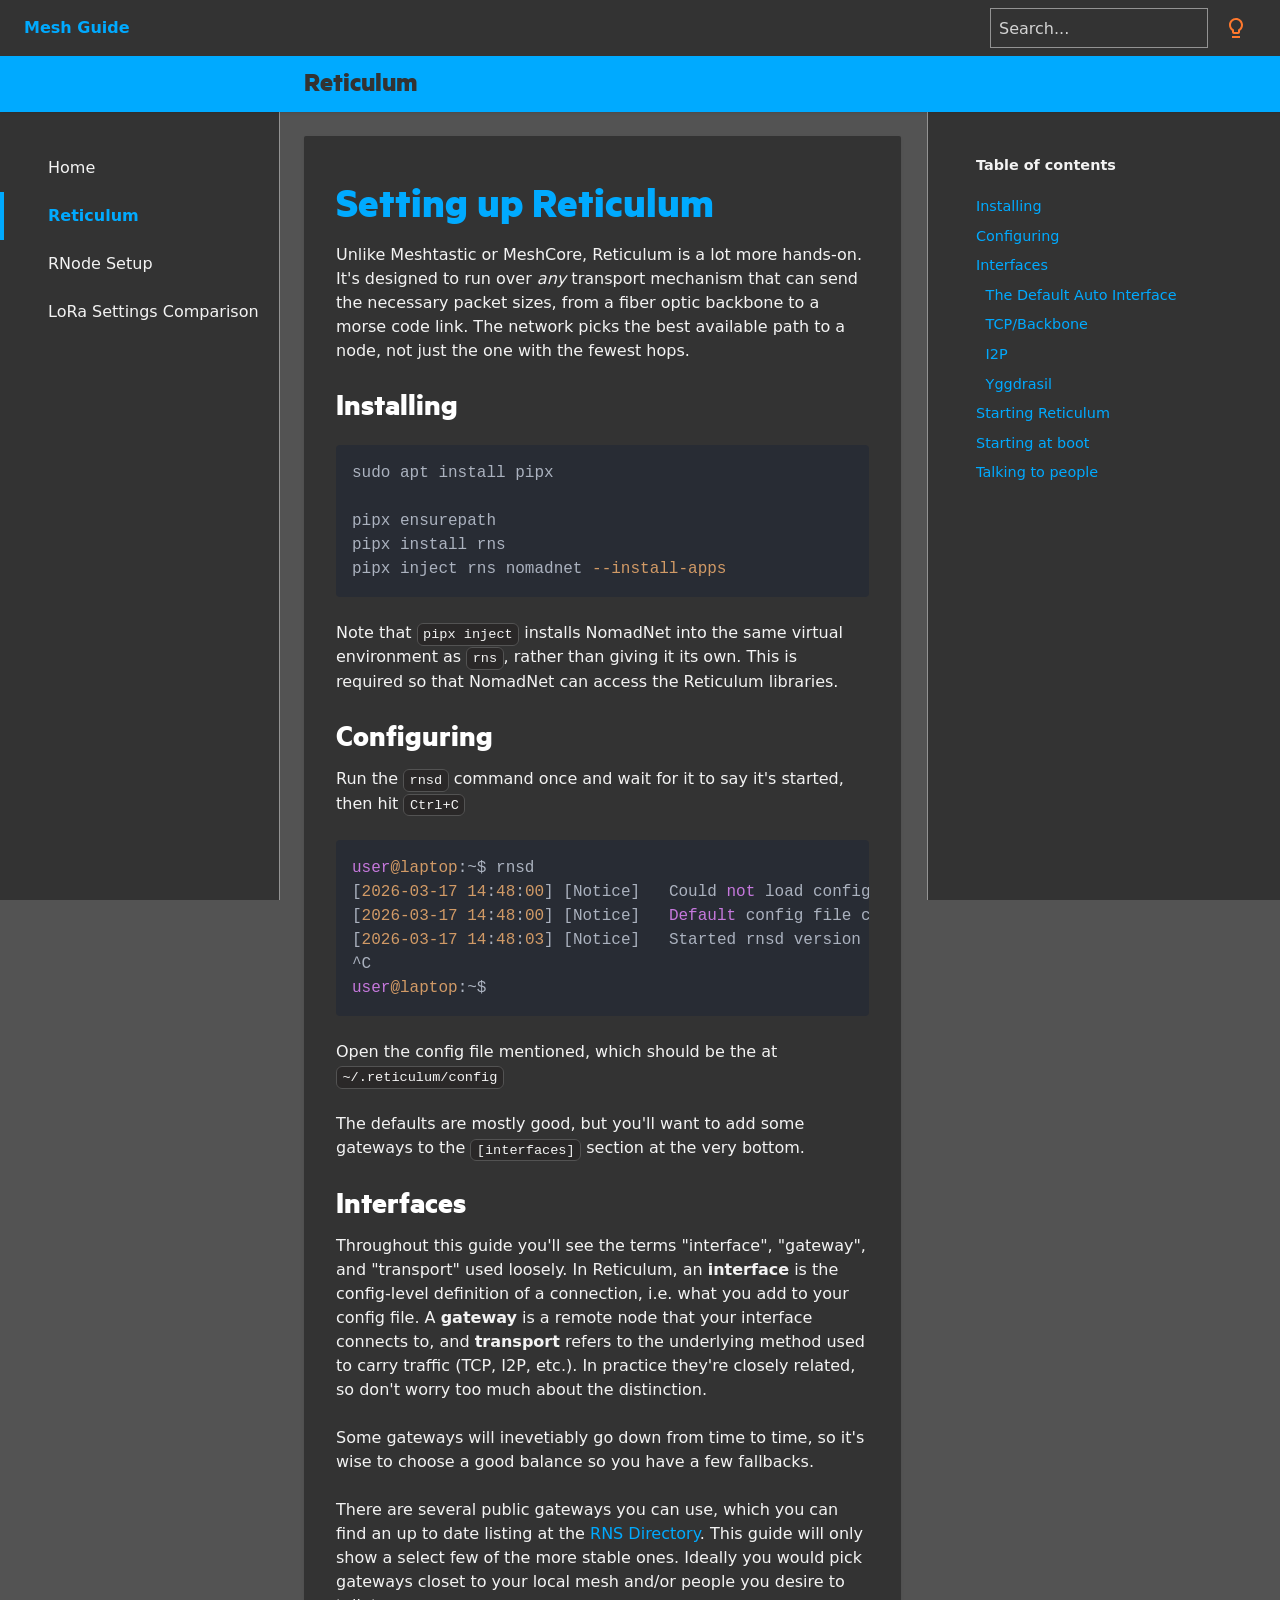
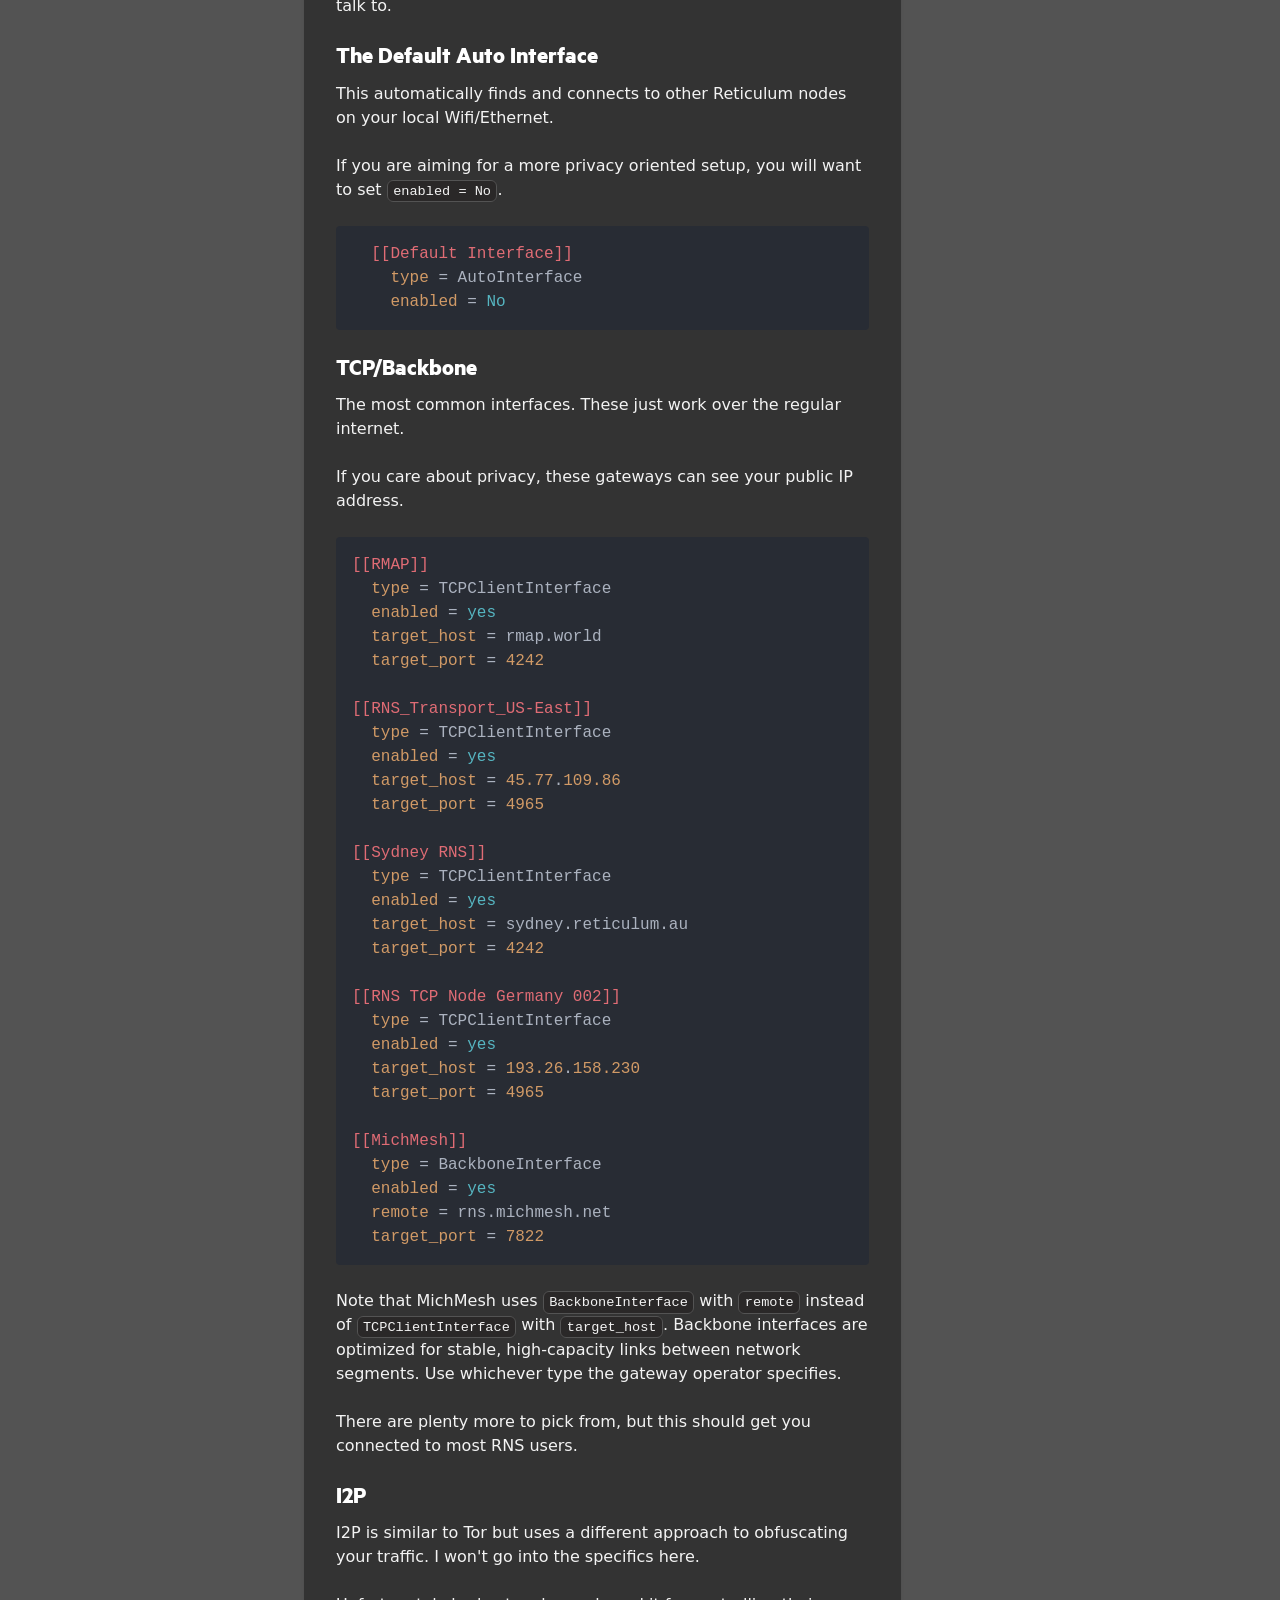
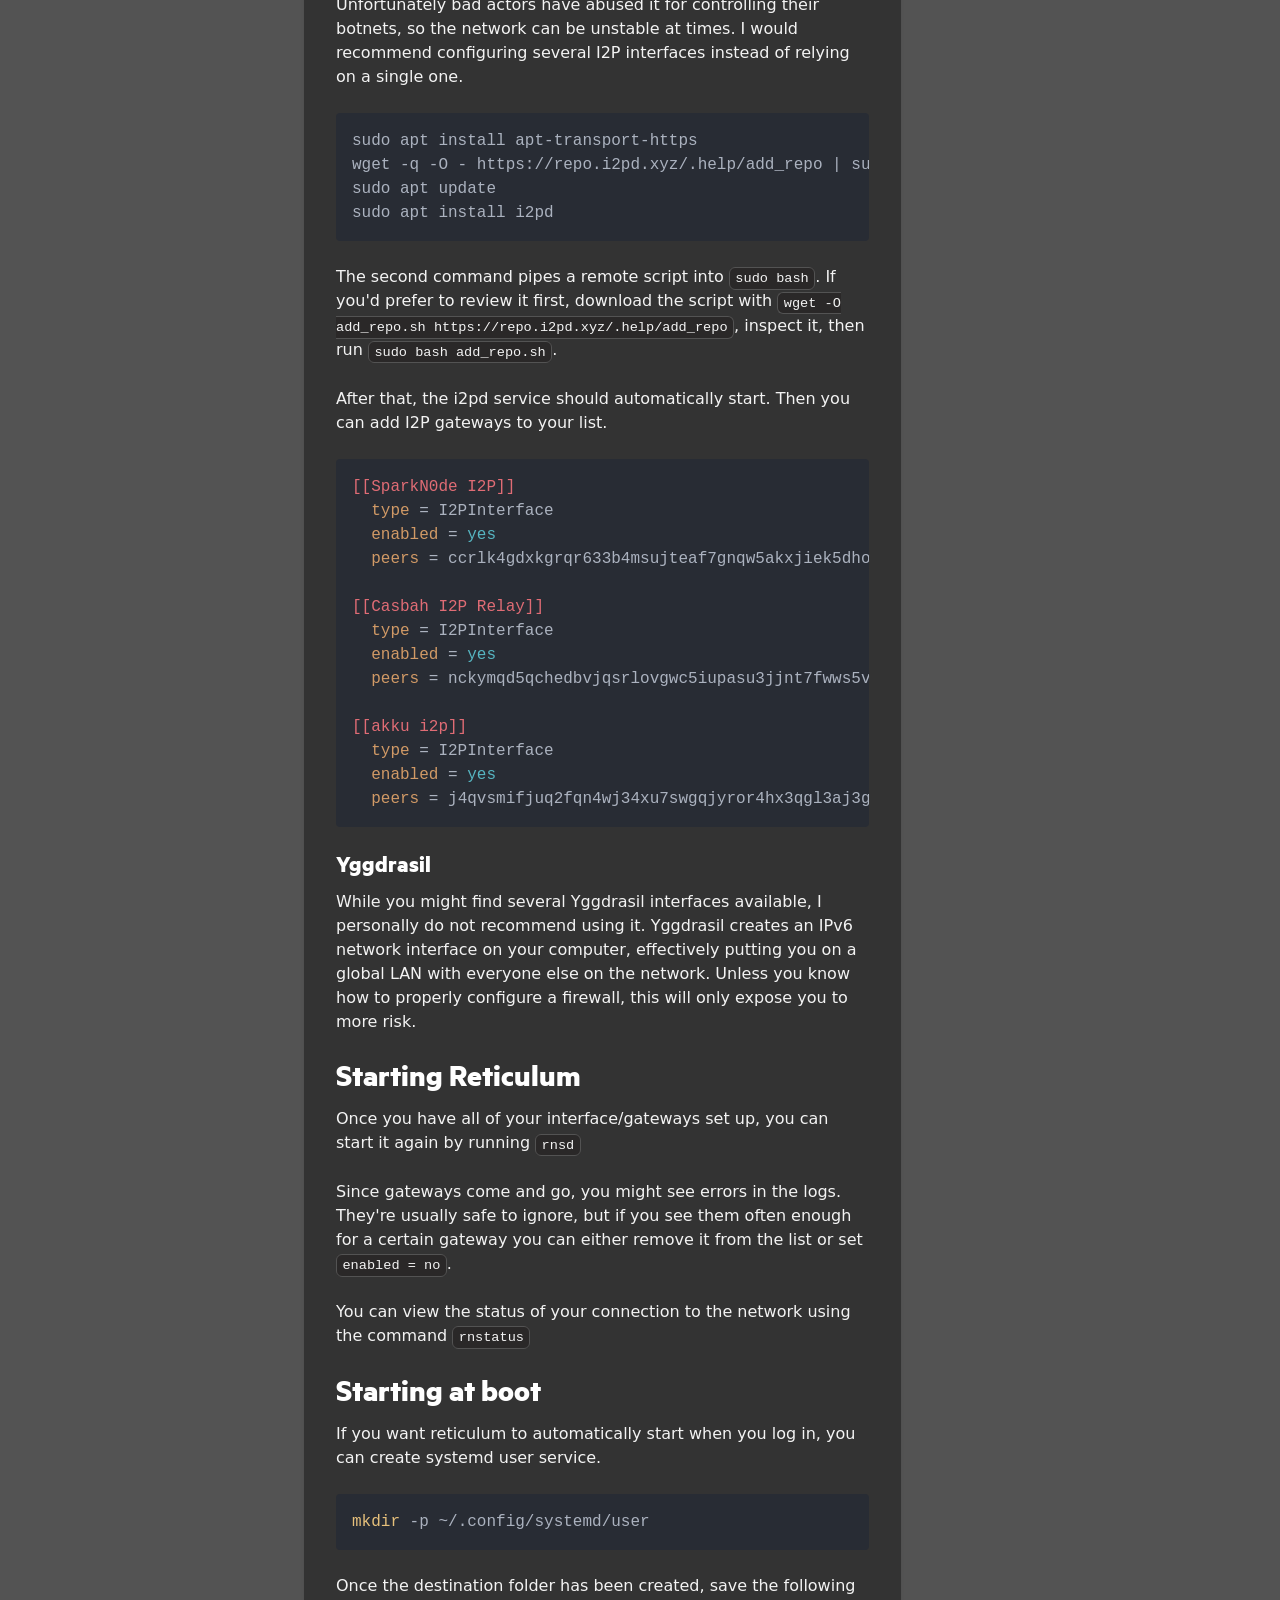
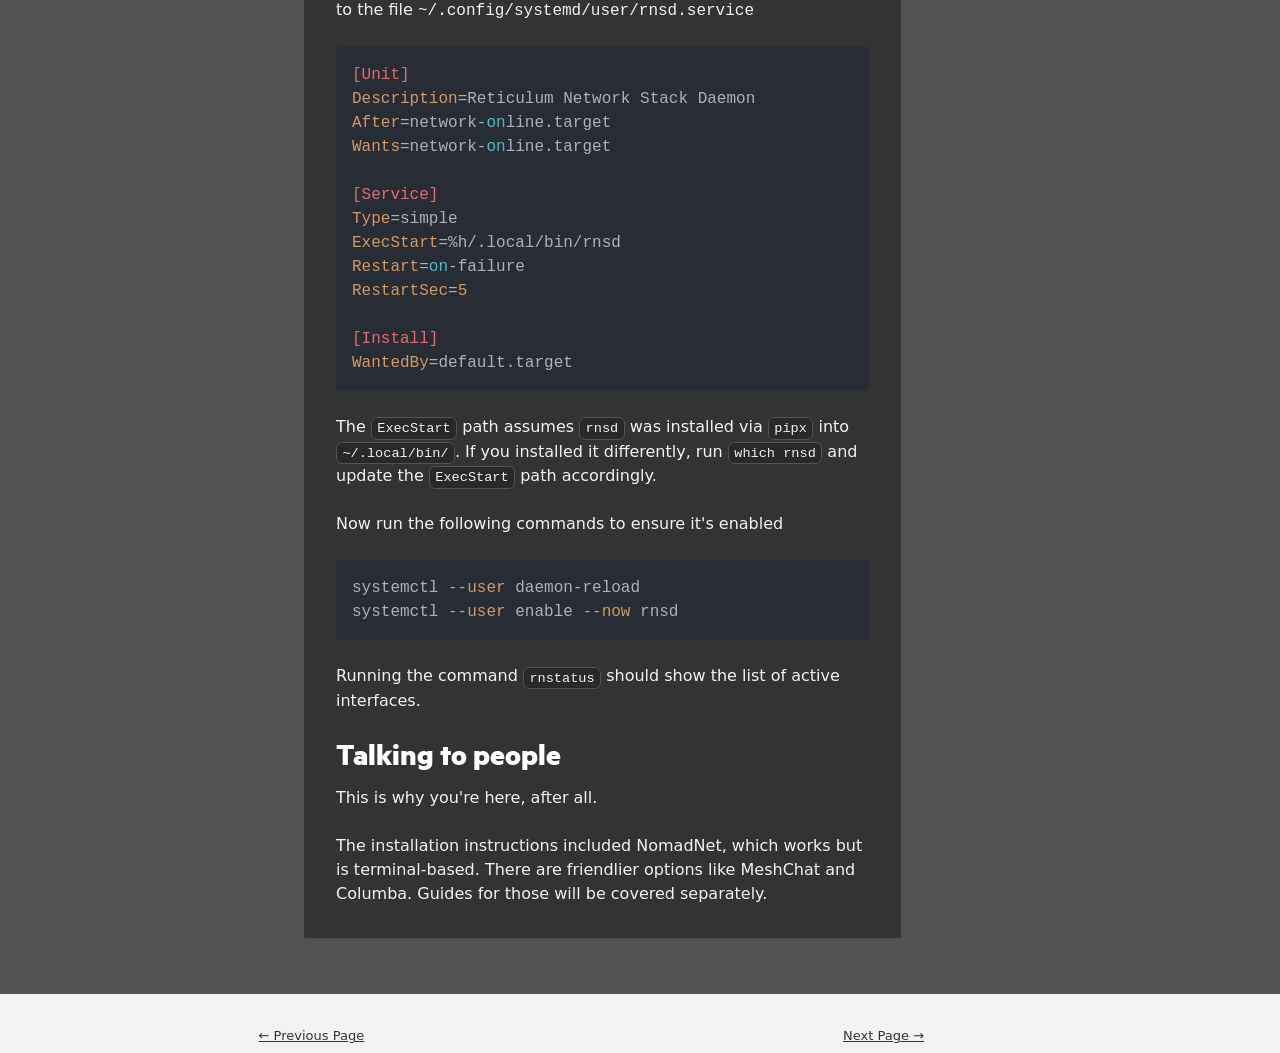
==== reticulum/index.html @ 9726cde9 "Deployed 7821513 with MkDocs version: 1.6.1" ====
<!DOCTYPE html>
<head>
  <meta charset="utf-8">
  <meta http-equiv="x-ua-compatible" content="ie=edge">
  <meta name="viewport" content="width=device-width, initial-scale=1, shrink-to-fit=no">

  <!--
    The page_title contains the title for a page as shown in the navigation.
    Site name contains the name as defined in the mkdocs.yml
  -->
  <title>Reticulum - Mesh Guide</title>

  <!-- Page description -->
  

  <!-- Redirect -->
  

  <!-- Page author -->
  
  <!--
    Just add a favicon.ico image to the docs.
  -->
  <link rel="shortcut icon" href="../img/favicon.ico">

  <link rel="stylesheet" href="../css/colors.css">
  <link rel="stylesheet" href="../css/bundle.css">
  <link rel="stylesheet" href="../css/theme.css">
  <link media="print" onload="this.media='all'" rel="stylesheet" href="../css/atom-dark-one.min.css">
  <!--
    extra_ess contains paths to CSS files in the users
    documentation directory or a list of CSS files defined in
    their mkdocs.yml.

    http://www.mkdocs.org/user-guide/configuration/#extra_css
  -->
  
    <link href="../css/custom.css" rel="stylesheet">
  

  
  

  <!--
    Include Google Analytics tracking code.

    http://www.mkdocs.org/user-guide/configuration/#google_analytics
  -->
  

</head>

<body>
<input id="dark-mode" type="checkbox" />
<!--
  The JS has to be loaded here for maximum performance, right after the #dark-mode
-->
<script src="../js/theme.js"></script>
<div class="app-body">
  <!-- KPN STYLE Beginning -->
  <div class="app-layout ">
    <!-- Top Bar -->
    <nav class="app-layout__top-bar top-bar">
      <a class="top-bar__logo">
        <img alt="KPN Logo" src="../img/logo-kpn.svg" />
      </a>
      <div class="top-bar__title">Mesh Guide</div>
      <ul class="top-bar__menu">
        <!--
          Create a search form that sends the user to the search.html file - this is
          the other file in the template which adds search to the theme. The only
          requirement here is that there is a text input with the name 'q' and the
          action and methods match below.
        -->
          <li class="top-bar__item">

            <span role="search" id="search-input-wrapper">
              <form action="../search.html" method="get">
                <input type="text" class="input" id="search-input" name="q" placeholder="Search..." />
              </form>
            </span >
          </li>
        <!--
          Versioning support
        -->
        
        <!--
          Support repo URL
        -->
        <li class="top-bar__item">
          
        </li>

        <li class="top-bar__item">
            <label class="top-bar__link" id="label-dark-mode" for="dark-mode" title="Dark mode">
              <svg alt="dark mode" width="24" height="24">
                <image xlink:href="../img/ui-bulb.svg" width="24" height="24"/>
            </svg>
            </label>
        </li>
        <li class="top-bar__item top-bar__item--trigger"></li>

        <!-- <li class="top-bar__item">

          <a class="top-bar__link top-bar__link--active">Home</a>
        </li>
        <li class="top-bar__item"><a class="top-bar__link">Information</a></li>
        <li class="top-bar__item">
          <a class="top-bar__link top-bar__link--collapsed">Getting Started</a>

        </li>
        <li class="top-bar__item top-bar__item--trigger">Menu</li> -->
      </ul>
    </nav>

    <!--
      Create the navigation for the documentation.

      Because we don't know how many levels deep the navigation is, it needs to
      be included in it's own file so it can be recursive. Otherwise the theme
      can also only support a specific number of levels.

      See the nav.html file for more details about how this works.
    -->
    <nav class="app-layout__side-bar side-bar">
      <div class="side-bar__action-bar">
        <a class="side-bar__link" href="/">Mesh Guide</a>
        <!--
          Versioning support
        -->
        
        <button class="side-bar__close"></button>
      </div>
      <ul class="side-bar__menu">
        
          <!--

-->

<li>
  <a href=".." class="side-bar__link ">
    Home
  </a>
</li>

        
          <!--

-->

<li>
  <a href="./" class="side-bar__link side-bar__link--active">
    Reticulum
  </a>
</li>

        
          <!--

-->

<li>
  <a href="../rnode/" class="side-bar__link ">
    RNode Setup
  </a>
</li>

        
          <!--

-->

<li>
  <a href="../lora-comparison/" class="side-bar__link ">
    LoRa Settings Comparison
  </a>
</li>

        
      </ul>
    </nav>

    <!-- MAIN BLOCK -->
    <main class="app-layout__main main">
      <div class="app-layout__title-bar title-bar">
        <div class="title-bar__title">Reticulum</div>
      </div>
      
      <div class="sidebar--secondary hidden-s hidden-xs">
        <h4>Table of contents</h4>
        <ul>
        
          
            
                <li><a class="a" href="#installing">Installing</a></li>
                
            
                <li><a class="a" href="#configuring">Configuring</a></li>
                
            
                <li><a class="a" href="#interfaces">Interfaces</a></li>
                
                    <li class="child-li"><a class="a child" href="#the-default-auto-interface">The Default Auto Interface</a></li>
                
                    <li class="child-li"><a class="a child" href="#tcpbackbone">TCP/Backbone</a></li>
                
                    <li class="child-li"><a class="a child" href="#i2p">I2P</a></li>
                
                    <li class="child-li"><a class="a child" href="#yggdrasil">Yggdrasil</a></li>
                
            
                <li><a class="a" href="#starting-reticulum">Starting Reticulum</a></li>
                
            
                <li><a class="a" href="#starting-at-boot">Starting at boot</a></li>
                
            
                <li><a class="a" href="#talking-to-people">Talking to people</a></li>
                
            
          
        
        </ul>
      </div>
      
      <div class="container content-block">
        <div class="kpn-style">
          <div class="card">
            <div class="card__body">

              
              <h1 id="setting-up-reticulum">Setting up Reticulum</h1>
<p>Unlike Meshtastic or MeshCore, Reticulum is a lot more hands-on. It's designed to run over
<em>any</em> transport mechanism that can send the necessary packet sizes, from a fiber optic backbone
to a morse code link. The network picks the best available path to a node, not just the one
with the fewest hops.</p>
<h2 id="installing">Installing</h2>
<div class="highlight"><pre><span></span><code>sudo<span class="w"> </span>apt<span class="w"> </span>install<span class="w"> </span>pipx

pipx<span class="w"> </span>ensurepath
pipx<span class="w"> </span>install<span class="w"> </span>rns
pipx<span class="w"> </span>inject<span class="w"> </span>rns<span class="w"> </span>nomadnet<span class="w"> </span>--install-apps
</code></pre></div>
<p>Note that <code>pipx inject</code> installs NomadNet into the same virtual environment as <code>rns</code>, rather
than giving it its own. This is required so that NomadNet can access the Reticulum libraries.</p>
<h2 id="configuring">Configuring</h2>
<p>Run the <code>rnsd</code> command once and wait for it to say it's started, then hit <code>Ctrl+C</code></p>
<div class="highlight"><pre><span></span><code>user@laptop:~$ rnsd
[2026-03-17 14:48:00] [Notice]   Could not load config file, creating default configuration file...
[2026-03-17 14:48:00] [Notice]   Default config file created. Make any necessary changes in /home/user/.reticulum/config and restart Reticulum if needed.
[2026-03-17 14:48:03] [Notice]   Started rnsd version 1.1.4
^C
user@laptop:~$ 
</code></pre></div>
<p>Open the config file mentioned, which should be the at <code>~/.reticulum/config</code></p>
<p>The defaults are mostly good, but you'll want to add some gateways to the <code>[interfaces]</code>
section at the very bottom.</p>
<h2 id="interfaces">Interfaces</h2>
<p>Throughout this guide you'll see the terms "interface", "gateway", and "transport" used loosely.
In Reticulum, an <strong>interface</strong> is the config-level definition of a connection, i.e. what you
add to your config file. A <strong>gateway</strong> is a remote node that your interface connects to,
and <strong>transport</strong> refers to the underlying method used to carry traffic (TCP, I2P, etc.).
In practice they're closely related, so don't worry too much about the distinction.</p>
<p>Some gateways will inevetiably go down from time to time, so it's wise to choose a good balance
so you have a few fallbacks.</p>
<p>There are several public gateways you can use, which you can find an up to date listing at the
<a href="https://directory.rns.recipes/">RNS Directory</a>. This guide will only show a select few of the
more stable ones. Ideally you would pick gateways closet to your local mesh and/or people you
desire to talk to.</p>
<h3 id="the-default-auto-interface">The Default Auto Interface</h3>
<p>This automatically finds and connects to other Reticulum nodes on your local Wifi/Ethernet.</p>
<p>If you are aiming for a more privacy oriented setup, you will want to set <code>enabled = No</code>.</p>
<div class="highlight"><pre><span></span><code><span class="w">  </span><span class="k">[[Default Interface]]</span>
<span class="w">    </span><span class="na">type</span><span class="w"> </span><span class="o">=</span><span class="w"> </span><span class="s">AutoInterface</span>
<span class="w">    </span><span class="na">enabled</span><span class="w"> </span><span class="o">=</span><span class="w"> </span><span class="s">No</span>
</code></pre></div>
<h3 id="tcpbackbone">TCP/Backbone</h3>
<p>The most common interfaces. These just work over the regular internet.</p>
<p>If you care about privacy, these gateways can see your public IP address.</p>
<div class="highlight"><pre><span></span><code><span class="k">[[RMAP]]</span>
<span class="w">  </span><span class="na">type</span><span class="w"> </span><span class="o">=</span><span class="w"> </span><span class="s">TCPClientInterface</span>
<span class="w">  </span><span class="na">enabled</span><span class="w"> </span><span class="o">=</span><span class="w"> </span><span class="s">yes</span>
<span class="w">  </span><span class="na">target_host</span><span class="w"> </span><span class="o">=</span><span class="w"> </span><span class="s">rmap.world</span>
<span class="w">  </span><span class="na">target_port</span><span class="w"> </span><span class="o">=</span><span class="w"> </span><span class="s">4242</span>

<span class="k">[[RNS_Transport_US-East]]</span>
<span class="w">  </span><span class="na">type</span><span class="w"> </span><span class="o">=</span><span class="w"> </span><span class="s">TCPClientInterface</span>
<span class="w">  </span><span class="na">enabled</span><span class="w"> </span><span class="o">=</span><span class="w"> </span><span class="s">yes</span>
<span class="w">  </span><span class="na">target_host</span><span class="w"> </span><span class="o">=</span><span class="w"> </span><span class="s">45.77.109.86</span>
<span class="w">  </span><span class="na">target_port</span><span class="w"> </span><span class="o">=</span><span class="w"> </span><span class="s">4965</span>

<span class="k">[[Sydney RNS]]</span>
<span class="w">  </span><span class="na">type</span><span class="w"> </span><span class="o">=</span><span class="w"> </span><span class="s">TCPClientInterface</span>
<span class="w">  </span><span class="na">enabled</span><span class="w"> </span><span class="o">=</span><span class="w"> </span><span class="s">yes</span>
<span class="w">  </span><span class="na">target_host</span><span class="w"> </span><span class="o">=</span><span class="w"> </span><span class="s">sydney.reticulum.au</span>
<span class="w">  </span><span class="na">target_port</span><span class="w"> </span><span class="o">=</span><span class="w"> </span><span class="s">4242</span>

<span class="k">[[RNS TCP Node Germany 002]]</span>
<span class="w">  </span><span class="na">type</span><span class="w"> </span><span class="o">=</span><span class="w"> </span><span class="s">TCPClientInterface</span>
<span class="w">  </span><span class="na">enabled</span><span class="w"> </span><span class="o">=</span><span class="w"> </span><span class="s">yes</span>
<span class="w">  </span><span class="na">target_host</span><span class="w"> </span><span class="o">=</span><span class="w"> </span><span class="s">193.26.158.230</span>
<span class="w">  </span><span class="na">target_port</span><span class="w"> </span><span class="o">=</span><span class="w"> </span><span class="s">4965</span>

<span class="k">[[MichMesh]]</span>
<span class="w">  </span><span class="na">type</span><span class="w"> </span><span class="o">=</span><span class="w"> </span><span class="s">BackboneInterface</span>
<span class="w">  </span><span class="na">enabled</span><span class="w"> </span><span class="o">=</span><span class="w"> </span><span class="s">yes</span>
<span class="w">  </span><span class="na">remote</span><span class="w"> </span><span class="o">=</span><span class="w"> </span><span class="s">rns.michmesh.net</span>
<span class="w">  </span><span class="na">target_port</span><span class="w"> </span><span class="o">=</span><span class="w"> </span><span class="s">7822</span>
</code></pre></div>
<p>Note that MichMesh uses <code>BackboneInterface</code> with <code>remote</code> instead of <code>TCPClientInterface</code> with
<code>target_host</code>. Backbone interfaces are optimized for stable, high-capacity links between network
segments. Use whichever type the gateway operator specifies.</p>
<p>There are plenty more to pick from, but this should get you connected to most RNS users.</p>
<h3 id="i2p">I2P</h3>
<p>I2P is similar to Tor but uses a different approach to obfuscating your traffic. I won't go
into the specifics here.</p>
<p>Unfortunately bad actors have abused it for controlling their botnets, so the network can be unstable
at times. I would recommend configuring several I2P interfaces instead of relying on a single one.</p>
<div class="highlight"><pre><span></span><code>sudo<span class="w"> </span>apt<span class="w"> </span>install<span class="w"> </span>apt-transport-https
wget<span class="w"> </span>-q<span class="w"> </span>-O<span class="w"> </span>-<span class="w"> </span>https://repo.i2pd.xyz/.help/add_repo<span class="w"> </span><span class="p">|</span><span class="w"> </span>sudo<span class="w"> </span>bash<span class="w"> </span>-s<span class="w"> </span>-
sudo<span class="w"> </span>apt<span class="w"> </span>update
sudo<span class="w"> </span>apt<span class="w"> </span>install<span class="w"> </span>i2pd
</code></pre></div>
<p>The second command pipes a remote script into <code>sudo bash</code>. If you'd prefer to review it first,
download the script with <code>wget -O add_repo.sh https://repo.i2pd.xyz/.help/add_repo</code>, inspect it,
then run <code>sudo bash add_repo.sh</code>.</p>
<p>After that, the i2pd service should automatically start. Then you can add I2P gateways to your list.</p>
<div class="highlight"><pre><span></span><code><span class="k">[[SparkN0de I2P]]</span>
<span class="w">  </span><span class="na">type</span><span class="w"> </span><span class="o">=</span><span class="w"> </span><span class="s">I2PInterface</span>
<span class="w">  </span><span class="na">enabled</span><span class="w"> </span><span class="o">=</span><span class="w"> </span><span class="s">yes</span>
<span class="w">  </span><span class="na">peers</span><span class="w"> </span><span class="o">=</span><span class="w"> </span><span class="s">ccrlk4gdxkgrqr633b4msujteaf7gnqw5akxjiek5dhoosfmrdka.b32.i2p</span>

<span class="k">[[Casbah I2P Relay]]</span>
<span class="w">  </span><span class="na">type</span><span class="w"> </span><span class="o">=</span><span class="w"> </span><span class="s">I2PInterface</span>
<span class="w">  </span><span class="na">enabled</span><span class="w"> </span><span class="o">=</span><span class="w"> </span><span class="s">yes</span>
<span class="w">  </span><span class="na">peers</span><span class="w"> </span><span class="o">=</span><span class="w"> </span><span class="s">nckymqd5qchedbvjqsrlovgwc5iupasu3jjnt7fwws5vd4l552yq.b32.i2p</span>

<span class="k">[[akku i2p]]</span>
<span class="w">  </span><span class="na">type</span><span class="w"> </span><span class="o">=</span><span class="w"> </span><span class="s">I2PInterface</span>
<span class="w">  </span><span class="na">enabled</span><span class="w"> </span><span class="o">=</span><span class="w"> </span><span class="s">yes</span>
<span class="w">  </span><span class="na">peers</span><span class="w"> </span><span class="o">=</span><span class="w"> </span><span class="s">j4qvsmifjuq2fqn4wj34xu7swgqjyror4hx3qgl3aj3ggxmg6hrq.b32.i2p</span>
</code></pre></div>
<h3 id="yggdrasil">Yggdrasil</h3>
<p>While you might find several Yggdrasil interfaces available, I personally do not recommend using it.
Yggdrasil creates an IPv6 network interface on your computer, effectively putting you on a global
LAN with everyone else on the network. Unless you know how to properly configure a firewall, this
will only expose you to more risk.</p>
<h2 id="starting-reticulum">Starting Reticulum</h2>
<p>Once you have all of your interface/gateways set up, you can start it again by running <code>rnsd</code></p>
<p>Since gateways come and go, you might see errors in the logs. They're usually safe to ignore, but
if you see them often enough for a certain gateway you can either remove it from the list or set
<code>enabled = no</code>.</p>
<p>You can view the status of your connection to the network using the command <code>rnstatus</code></p>
<h2 id="starting-at-boot">Starting at boot</h2>
<p>If you want reticulum to automatically start when you log in, you can create systemd user service.</p>
<p><div class="highlight"><pre><span></span><code>mkdir<span class="w"> </span>-p<span class="w"> </span>~/.config/systemd/user
</code></pre></div>
Once the destination folder has been created, save the following to the file
<code>~/.config/systemd/user/rnsd.service</code></p>
<div class="highlight"><pre><span></span><code><span class="k">[Unit]</span>
<span class="na">Description</span><span class="o">=</span><span class="s">Reticulum Network Stack Daemon</span>
<span class="na">After</span><span class="o">=</span><span class="s">network-online.target</span>
<span class="na">Wants</span><span class="o">=</span><span class="s">network-online.target</span>

<span class="k">[Service]</span>
<span class="na">Type</span><span class="o">=</span><span class="s">simple</span>
<span class="na">ExecStart</span><span class="o">=</span><span class="s">%h/.local/bin/rnsd</span>
<span class="na">Restart</span><span class="o">=</span><span class="s">on-failure</span>
<span class="na">RestartSec</span><span class="o">=</span><span class="s">5</span>

<span class="k">[Install]</span>
<span class="na">WantedBy</span><span class="o">=</span><span class="s">default.target</span>
</code></pre></div>
<p>The <code>ExecStart</code> path assumes <code>rnsd</code> was installed via <code>pipx</code> into <code>~/.local/bin/</code>. If you
installed it differently, run <code>which rnsd</code> and update the <code>ExecStart</code> path accordingly.</p>
<p>Now run the following commands to ensure it's enabled</p>
<div class="highlight"><pre><span></span><code>systemctl<span class="w"> </span>--user<span class="w"> </span>daemon-reload
systemctl<span class="w"> </span>--user<span class="w"> </span><span class="nb">enable</span><span class="w"> </span>--now<span class="w"> </span>rnsd
</code></pre></div>
<p>Running the command <code>rnstatus</code> should show the list of active interfaces.</p>
<h2 id="talking-to-people">Talking to people</h2>
<p>This is why you're here, after all.</p>
<p>The installation instructions included NomadNet, which works but is terminal-based. There are
friendlier options like MeshChat and Columba. Guides for those will be covered separately.</p>
              
            </div>
          </div>
        </div>
      </div>
    </main>

    <!-- FOOTER -->
    <footer class="footer">
      <div class="footer__body">
        
        <div class="row">
          <div class="col col--s-4 col--m-3 col--l-2">
          </div>
          <div class="col col--s-4 col--m space-between">
            
              <a class="footer__link padding-top-0 navigation-prev"
                href=".."
                title="Home">
                &#8592; Previous Page
              </a>
            
            
            
              <a class="footer__link padding-top-0 navigation-next"
                href="../rnode/"
                title="RNode Setup"/>
                Next Page &#8594;
              </a>
            
          </div>
          <div class="col col--s-4 col--m-3 ">
          </div>
        </div>
        
      </div>
    </footer>
  </div>


  <!--
  MkDocs version      : 1.6.1
  Docs Build Date UTC : 2026-03-30 06:11:58.396307+00:00
  -->

  <!--
    To include static assets from our theme, just add
    .. beforehand which will be the relative path to
    the root of the documentation.
  -->
  <script src="../js/highlight.min.js"></script>
  <script src="../js/languages/groovy.min.js"></script>
  <script src="../js/languages/asciidoc.min.js"></script>
  <script src="../js/languages/nix.min.js"></script>

  <script>
    hljs.highlightAll();
  </script>
  <script async src="../js/detail.js"></script>
  <!--
    extra_javascript contains paths to JavaScript files in the
    users documentation directory or a list of JavaScript files
    defined in their mkdocs.yml.

    http://www.mkdocs.org/user-guide/configuration/#extra_javascript
  -->
  
    <script src="../search/main.js"></script>
  


  <script>
  function getMermaidTheme() {
    if (document.getElementById("dark-mode").checked) {
      return 'dark'
    }
    return 'forest'
  }

  function initMermaid() {
    mermaid.initialize({
      theme: getMermaidTheme(),
      logLevel: 1,
    });
  }
  var mermaidClass = document.getElementsByClassName('mermaid');
  if (mermaidClass.length > 0) {

    var mermaidScript = document.createElement('script');
    mermaidScript.setAttribute("src", "../js/mermaid.min.js");
    mermaidScript.setAttribute("async", "false");
    mermaidScript.setAttribute("type", "text/javascript");
    mermaidScript.onload = initMermaid;
    document.body.appendChild(mermaidScript)

  }
  </script>

</div>
</body>
</html>
---- css/colors.css ----
:root {
  --green-subtle: #f4fae3;
  --green-light: #ccdd77;
  --green-bright: #00c300;
  --green: #00C300;
  --green-dark: #007700;
  --green-darkest: #005500;

  --blue-subtle: #f7fcfc;
  --blue-light: #99ccff;
  --blue: #0af;
  --blue-dark: #07c;
  --blue-darkest: #00009e;

  --orange-subtle: #f90;
  --orange-light: #e70;
  --orange: #f90;
  --orange-dark: #e70;

  --red: #f33;
  --red-dark: #e52e2e;

  --grey-white: #ffffff;
  --grey-subtle: #f3f3f3;
  --grey-light: #e3e3e3;
  --grey-light-silver: #d3d3d3;
  --grey-silver: #b3b3b3;
  --grey-medium: #939393;
  --grey: #737373;
  --grey-dove: #535353;
  --grey-dark: #333333;
  --grey-black: #131313;

  --shadow: 0 1px 2px 0 rgba(0, 0, 0, 0.05);
  --ring-offset-shadow: 0 0 transparent;
  --ring-shadow: 0 0 transparent;

  --repo-link-invert: 24%;

  --dark-mode-label-filter: inherit;
  /* --dark-mode-label-filter-hover: brightness(20) sepia(100) hue-rotate(325deg) saturate(6); */
  --dark-mode-label-filter-hover: brightness(1.6) sepia(0.1) hue-rotate(290deg);

  --logo-filter: inherit;
  --inline-code-bg: var(--grey-subtle);
  --inline-code-border: 1px solid var(--grey-light);
  --blockquote-bg: #fbf8f8;
  --blockquote-color: var(--grey-dove);
}

#dark-mode:checked ~ .app-body {
  --green: #00c300;
  --grey-white: #333333;
  --grey-subtle: #535353;
  --grey-light: #535353;
  --grey-dark: #ffffff;
  --grey-dove: #f3f3f3;
  --grey-light-silver: #939393;
  --grey-medium: #d3d3d3;
  --repo-link-invert: 100%;

  --dark-mode-label-filter: brightness(20) sepia(100) hue-rotate(325deg) saturate(6);
  --dark-mode-label-filter-hover: var(--green);

  --logo-filter: brightness(50);
  --inline-code-bg: #2a2828;
  --inline-code-border: 1px solid var(--grey-subtle);

  --blockquote-bg: #444343;
  --blockquote-color: var(--grey-dove);

  color: var(--grey-dove);
}
---- css/bundle.css ----
﻿@keyframes rotate{to{transform:rotate(360deg)}}.display-inline{display:inline !important}.display-inline-block{display:inline-block !important}.display-flex{display:flex !important}.display-table{display:table !important}.display-block,.shown{display:block !important}.hidden{display:none !important}.shown-xs,.shown-s,.shown-m,.shown-l{display:none !important}@media (min-width: 0px) and (max-width: 767px){.hidden-xs{display:none !important}.shown-xs{display:block !important}}@media (min-width: 768px) and (max-width: 991px){.hidden-s{display:none !important}.shown-s{display:block !important}}@media (min-width: 992px) and (max-width: 1199px){.hidden-m{display:none !important}.shown-m{display:block !important}}@media (min-width: 1200px){.hidden-l{display:none !important}.shown-l{display:block !important}}.scroll-x{overflow-x:auto !important}.scroll-y{overflow-y:auto !important}.text-align-center{text-align:center !important}.text-align-left{text-align:left !important}.text-align-right{text-align:right !important}.text-bold{font-weight:700 !important}.text-italic{font-style:italic !important}.text-underline{text-decoration:underline !important}.margin-auto{margin-left:auto !important;margin-right:auto !important}.margin-0{margin:0 !important}.margin-0-5{margin:4px !important}.margin-1{margin:8px !important}.margin-2{margin:16px !important}.margin-3{margin:24px !important}.margin-4{margin:8px}.margin-top-0{margin-top:0 !important}.margin-top-0-5{margin-top:4px !important}.margin-top-1{margin-top:8px !important}.margin-top-2{margin-top:16px !important}.margin-top-3{margin-top:24px !important}.margin-top-4{margin-top:32px !important}.margin-right-0{margin-right:0 !important}.margin-right-0-5{margin-right:4px !important}.margin-right-1{margin-right:8px !important}.margin-right-2{margin-right:16px !important}.margin-right-3{margin-right:24px !important}.margin-right-4{margin-right:32px !important}.margin-bottom-0{margin-bottom:0 !important}.margin-bottom-0-5{margin-bottom:4px !important}.margin-bottom-1{margin-bottom:8px !important}.margin-bottom-2{margin-bottom:16px !important}.margin-bottom-3{margin-bottom:24px !important}.margin-bottom-4{margin-bottom:32px !important}.margin-left-0{margin-left:0 !important}.margin-left-0-5{margin-left:4px !important}.margin-left-1{margin-left:8px !important}.margin-left-2{margin-left:16px !important}.margin-left-3{margin-left:24px !important}.margin-left-4{margin-left:32px !important}.padding-0{padding:0 !important}.padding-0-5{padding:4px !important}.padding-1{padding:8px !important}.padding-2{padding:16px !important}.padding-3{padding:24px !important}.padding-4{padding:32px !important}.padding-top-0{padding-top:0 !important}.padding-top-0-5{padding-top:4px !important}.padding-top-1{padding-top:8px !important}.padding-top-2{padding-top:16px !important}.padding-top-3{padding-top:24px !important}.padding-top-4{padding-top:32px !important}.padding-right-0{padding-right:0 !important}.padding-right-0-5{padding-right:4px !important}.padding-right-1{padding-right:8px !important}.padding-right-2{padding-right:16px !important}.padding-right-3{padding-right:24px !important}.padding-right-4{padding-right:32px !important}.padding-bottom-0{padding-bottom:0 !important}.padding-bottom-0-5{padding-bottom:4px !important}.padding-bottom-1{padding-bottom:8px !important}.padding-bottom-2{padding-bottom:16px !important}.padding-bottom-3{padding-bottom:24px !important}.padding-bottom-4{padding-bottom:32px !important}.padding-left-0{padding-left:0 !important}.padding-left-0-5{padding-left:4px !important}.padding-left-1{padding-left:8px !important}.padding-left-2{padding-left:16px !important}.padding-left-3{padding-left:24px !important}.padding-left-4{padding-left:32px !important}.ratio{position:relative}.ratio::before{display:block;content:"";width:100%}.ratio.ratio--1-1::before{padding-top:100%}.ratio.ratio--4-3::before{padding-top:75%}.ratio.ratio--16-9::before{padding-top:56.25%}.ratio>*{height:100%;left:0;position:absolute;top:0;width:100%}*{-webkit-font-smoothing:antialiased;-moz-osx-font-smoothing:grayscale}html{color:var(--grey-dark);font-family:"system-ui","Arial","Helvetica";font-size:16px;line-height:1.5}.h1,.kpn-style h1:not([class]){color:var(--grey-dark);font-family:"kpn-metric","Arial","Helvetica";font-weight:700;line-height:1.3;margin-bottom:8px;margin-top:10px;color:var(--green);font-size:44px}@media (min-width: 0px) and (max-width: 767px){.h1:not(.h1--impassive),.kpn-style h1:not([class]):not(.h1--impassive){font-size:32px}}@media (min-width: 768px) and (max-width: 991px){.h1:not(.h1--impassive),.kpn-style h1:not([class]):not(.h1--impassive){font-size:36px}}.h1.h1--calm,.kpn-style h1:not([class]).h1--calm{font-weight:300}.h2,.kpn-style h2:not([class]){color:var(--grey-dark);font-family:"kpn-metric","Arial","Helvetica";font-weight:700;line-height:1.3;margin-bottom:8px;margin-top:10px;font-size:32px}@media (min-width: 0px) and (max-width: 767px){.h2:not(.h2--impassive),.kpn-style h2:not([class]):not(.h2--impassive){font-size:24px}}@media (min-width: 768px) and (max-width: 991px){.h2:not(.h2--impassive),.kpn-style h2:not([class]):not(.h2--impassive){font-size:27px}}.h2.h2--strong,.kpn-style h2:not([class]).h2--strong{color:var(--green)}.h2.h2--calm,.kpn-style h2:not([class]).h2--calm{font-weight:300}.h3,.kpn-style h3:not([class]){color:var(--grey-dark);font-family:"kpn-metric","Arial","Helvetica";font-weight:700;line-height:1.3;margin-bottom:8px;margin-top:10px;font-size:24px}@media (min-width: 0px) and (max-width: 767px){.h3:not(.h3--impassive),.kpn-style h3:not([class]):not(.h3--impassive){font-size:20px}}@media (min-width: 768px) and (max-width: 991px){.h3:not(.h3--impassive),.kpn-style h3:not([class]):not(.h3--impassive){font-size:21px}}.h3.h3--strong,.kpn-style h3:not([class]).h3--strong{color:var(--green)}.h3.h3--calm,.kpn-style h3:not([class]).h3--calm{font-weight:300}.h4,.kpn-style h4:not([class]){color:var(--grey-dark);font-family:"kpn-metric","Arial","Helvetica";font-weight:700;line-height:1.3;margin-bottom:8px;margin-top:10px;font-family:"system-ui","Arial","Helvetica";font-size:16px}@media (min-width: 0px) and (max-width: 767px){.h4:not(.h4--impassive),.kpn-style h4:not([class]):not(.h4--impassive){font-size:16px}}@media (min-width: 768px) and (max-width: 991px){.h4:not(.h4--impassive),.kpn-style h4:not([class]):not(.h4--impassive){font-size:16px}}.h4.h4--strong,.kpn-style h4:not([class]).h4--strong{color:var(--green)}.h4.h4--calm,.kpn-style h4:not([class]).h4--calm{font-weight:400}.p,.kpn-style p:not([class]){font-family:"system-ui","Arial","Helvetica";font-size:16px;line-height:1.5;margin-bottom:24px;margin-top:0}.p.p--small,.kpn-style p:not([class]).p--small{font-size:13px;line-height:1.2}.p.p--large,.kpn-style p:not([class]).p--large{font-size:20px;line-height:1.7}.hr,.kpn-style hr:not([class]){background-color:var(--grey-light-silver);border:none;height:1px;margin-bottom:16px;margin-top:16px}.blockquote,.kpn-style blockquote:not([class]){font-size:32px;line-height:1.2;margin:0 0 32px;padding:8px 1em 0;position:relative;quotes:"“" "”" "‘" "’"}@media (min-width: 0px) and (max-width: 767px){.blockquote,.kpn-style blockquote:not([class]){font-size:18px;quotes:none;padding:4px}}.blockquote::before,.blockquote::after,.kpn-style blockquote:not([class])::before,.kpn-style blockquote:not([class])::after{position:absolute;font-size:2em;line-height:1}.blockquote::before,.kpn-style blockquote:not([class])::before{content:"“";left:0;top:0}/*! system-font.css v2.0.2 | CC0-1.0 License | github.com/jonathantneal/system-font-css */@font-face{font-family:system-ui;font-style:normal;font-weight:300;src:local(".SFNSText-Light"),local(".HelveticaNeueDeskInterface-Light"),local(".LucidaGrandeUI"),local("Segoe UI Light"),local("Ubuntu Light"),local("Roboto-Light"),local("DroidSans"),local("Tahoma")}@font-face{font-family:system-ui;font-style:italic;font-weight:300;src:local(".SFNSText-LightItalic"),local(".HelveticaNeueDeskInterface-Italic"),local(".LucidaGrandeUI"),local("Segoe UI Light Italic"),local("Ubuntu Light Italic"),local("Roboto-LightItalic"),local("DroidSans"),local("Tahoma")}@font-face{font-family:system-ui;font-style:normal;font-weight:400;src:local(".SFNSText-Regular"),local(".HelveticaNeueDeskInterface-Regular"),local(".LucidaGrandeUI"),local("Segoe UI"),local("Ubuntu"),local("Roboto-Regular"),local("DroidSans"),local("Tahoma")}@font-face{font-family:system-ui;font-style:italic;font-weight:400;src:local(".SFNSText-Italic"),local(".HelveticaNeueDeskInterface-Italic"),local(".LucidaGrandeUI"),local("Segoe UI Italic"),local("Ubuntu Italic"),local("Roboto-Italic"),local("DroidSans"),local("Tahoma")}@font-face{font-family:system-ui;font-style:normal;font-weight:500;src:local(".SFNSText-Medium"),local(".HelveticaNeueDeskInterface-MediumP4"),local(".LucidaGrandeUI"),local("Segoe UI Semibold"),local("Ubuntu Medium"),local("Roboto-Medium"),local("DroidSans-Bold"),local("Tahoma Bold")}@font-face{font-family:system-ui;font-style:italic;font-weight:500;src:local(".SFNSText-MediumItalic"),local(".HelveticaNeueDeskInterface-MediumItalicP4"),local(".LucidaGrandeUI"),local("Segoe UI Semibold Italic"),local("Ubuntu Medium Italic"),local("Roboto-MediumItalic"),local("DroidSans-Bold"),local("Tahoma Bold")}@font-face{font-family:system-ui;font-style:normal;font-weight:700;src:local(".SFNSText-Bold"),local(".HelveticaNeueDeskInterface-Bold"),local(".LucidaGrandeUI"),local("Segoe UI Bold"),local("Ubuntu Bold"),local("Roboto-Bold"),local("DroidSans-Bold"),local("Tahoma Bold")}@font-face{font-family:system-ui;font-style:italic;font-weight:700;src:local(".SFNSText-BoldItalic"),local(".HelveticaNeueDeskInterface-BoldItalic"),local(".LucidaGrandeUI"),local("Segoe UI Bold Italic"),local("Ubuntu Bold Italic"),local("Roboto-BoldItalic"),local("DroidSans-Bold"),local("Tahoma Bold")}[class^="ui-"],[class*=" ui-"]{-moz-osx-font-smoothing:grayscale;-webkit-font-smoothing:antialiased;display:inline-block;font-family:"kpn-ui-icons";font-size:24px;font-style:normal;font-weight:400;font-variant:normal;line-height:1;text-rendering:auto;text-transform:none}[class^="ui-"].ui--small,[class*=" ui-"].ui--small{font-size:18px}[class^="ui-"].ui--large,[class*=" ui-"].ui--large{font-size:36px}.ui-30-seconds-backwords::before{content:""}.ui-30-seconds-forwards::before{content:""}.ui-account-diap::before{content:""}.ui-account::before{content:""}.ui-add::before{content:""}.ui-arrow-down::before{content:""}.ui-arrow-left::before{content:""}.ui-arrow-right::before{content:""}.ui-arrow-up::before{content:""}.ui-arrow-upleft::before{content:""}.ui-assemble::before{content:""}.ui-asterisk::before{content:""}.ui-audio::before{content:""}.ui-backspace::before{content:""}.ui-backward::before{content:""}.ui-bookmark::before{content:""}.ui-bulb::before{content:""}.ui-business-diap::before{content:""}.ui-business::before{content:""}.ui-calendar::before{content:""}.ui-call-ending::before{content:""}.ui-call-incoming::before{content:""}.ui-call-outgoing::before{content:""}.ui-camera::before{content:""}.ui-car::before{content:""}.ui-caret-down::before{content:""}.ui-caret-up::before{content:""}.ui-chat-diap::before{content:""}.ui-chat::before{content:""}.ui-check::before{content:""}.ui-chevron-down::before{content:""}.ui-chevron-left::before{content:""}.ui-chevron-right::before{content:""}.ui-chevron-up::before{content:""}.ui-chromecast::before{content:""}.ui-circle-diap::before{content:""}.ui-circle::before{content:""}.ui-clock::before{content:""}.ui-close::before{content:""}.ui-cloud::before{content:""}.ui-cross::before{content:""}.ui-csv-file::before{content:""}.ui-delete-all::before{content:""}.ui-delete::before{content:""}.ui-dialpad::before{content:""}.ui-diamond-diap::before{content:""}.ui-diamond::before{content:""}.ui-doc-file::before{content:""}.ui-document::before{content:""}.ui-download::before{content:""}.ui-dropdown::before{content:""}.ui-edit::before{content:""}.ui-emoticon-happy::before{content:""}.ui-emoticon-neutral::before{content:""}.ui-emoticon-sad::before{content:""}.ui-envelop::before{content:""}.ui-error::before{content:""}.ui-euro::before{content:""}.ui-external-link::before{content:""}.ui-facebook::before{content:""}.ui-female::before{content:""}.ui-filter::before{content:""}.ui-fingerprint::before{content:""}.ui-fire::before{content:""}.ui-flag::before{content:""}.ui-folder::before{content:""}.ui-forward::before{content:""}.ui-fullscreen-enter::before{content:""}.ui-fullscreen-exit::before{content:""}.ui-graphview::before{content:""}.ui-gridview::before{content:""}.ui-hash::before{content:""}.ui-heart::before{content:""}.ui-help::before{content:""}.ui-hide::before{content:""}.ui-history::before{content:""}.ui-home-diap::before{content:""}.ui-home::before{content:""}.ui-infinite::before{content:""}.ui-info-diap::before{content:""}.ui-info::before{content:""}.ui-internet::before{content:""}.ui-kijkwijzer-6plus::before{content:""}.ui-kijkwijzer-9plus::before{content:""}.ui-kijkwijzer-12plus::before{content:""}.ui-kijkwijzer-16plus::before{content:""}.ui-kijkwijzer-alle-leeftijden::before{content:""}.ui-kijkwijzer-angst::before{content:""}.ui-kijkwijzer-discriminatie::before{content:""}.ui-kijkwijzer-drugs::before{content:""}.ui-kijkwijzer-geweld::before{content:""}.ui-kijkwijzer-sex::before{content:""}.ui-kijkwijzer-taalgebruik::before{content:""}.ui-laptop::before{content:""}.ui-library::before{content:""}.ui-link::before{content:""}.ui-list::before{content:""}.ui-listview::before{content:""}.ui-locate::before{content:""}.ui-lock-closed::before{content:""}.ui-lock-open::before{content:""}.ui-logout::before{content:""}.ui-mail::before{content:""}.ui-male::before{content:""}.ui-manual::before{content:""}.ui-map-view::before{content:""}.ui-marker-diap::before{content:""}.ui-marker::before{content:""}.ui-menu::before{content:""}.ui-message::before{content:""}.ui-microphone-off::before{content:""}.ui-microphone-on::before{content:""}.ui-minus::before{content:""}.ui-mobile::before{content:""}.ui-more::before{content:""}.ui-movie::before{content:""}.ui-multiple::before{content:""}.ui-network-diap::before{content:""}.ui-network::before{content:""}.ui-notifications-off::before{content:""}.ui-notifications-on::before{content:""}.ui-notifications::before{content:""}.ui-pause::before{content:""}.ui-payment::before{content:""}.ui-pdf-file::before{content:""}.ui-person::before{content:""}.ui-phone-ringing::before{content:""}.ui-phone::before{content:""}.ui-photo::before{content:""}.ui-play-disabled::before{content:""}.ui-play::before{content:""}.ui-playback::before{content:""}.ui-plus::before{content:""}.ui-plusminus::before{content:""}.ui-power::before{content:""}.ui-preferences::before{content:""}.ui-present::before{content:""}.ui-products-diap::before{content:""}.ui-products::before{content:""}.ui-record-all::before{content:""}.ui-record-disabled::before{content:""}.ui-record::before{content:""}.ui-recordings::before{content:""}.ui-redo::before{content:""}.ui-refresh::before{content:""}.ui-remove-diap::before{content:""}.ui-remove::before{content:""}.ui-renew::before{content:""}.ui-rewind::before{content:""}.ui-robot::before{content:""}.ui-scroll-to-top::before{content:""}.ui-search::before{content:""}.ui-secure::before{content:""}.ui-select::before{content:""}.ui-send::before{content:""}.ui-settings::before{content:""}.ui-share::before{content:""}.ui-shift::before{content:""}.ui-shop::before{content:""}.ui-shoppingbasket::before{content:""}.ui-show::before{content:""}.ui-simcard::before{content:""}.ui-star-diap::before{content:""}.ui-star::before{content:""}.ui-stop::before{content:""}.ui-tablet::before{content:""}.ui-text::before{content:""}.ui-ticket-diap::before{content:""}.ui-ticket::before{content:""}.ui-tv-guide::before{content:""}.ui-tv::before{content:""}.ui-twitter::before{content:""}.ui-undo::before{content:""}.ui-upload::before{content:""}.ui-video::before{content:""}.ui-voicemail::before{content:""}.ui-volume-high::before{content:""}.ui-volume-low::before{content:""}.ui-volume-medium::before{content:""}.ui-volume-off::before{content:""}.ui-warning::before{content:""}.ui-watch::before{content:""}.ui-watchlist::before{content:""}.ui-whatsapp::before{content:""}.ui-wifi-disabled::before{content:""}.ui-wifi::before{content:""}.ui-zip-file::before{content:""}[class^="si-"],[class*=" si-"]{-moz-osx-font-smoothing:grayscale;-webkit-font-smoothing:antialiased;display:inline-block;font-family:"kpn-service-icons";font-size:96px;font-style:normal;font-weight:400;font-variant:normal;line-height:1;text-rendering:auto;text-transform:none}.si-247::before{content:"\e900"}.si-add::before{content:"\e901"}.si-alles-in-een::before{content:"\e902"}.si-app-netflix::before{content:"\e903"}.si-bike::before{content:"\e904"}.si-browser::before{content:"\e905"}.si-business-serie-l::before,.si-business-large::before{content:"\e906"}.si-business-serie-m::before,.si-business-medium::before{content:"\e907"}.si-business-serie-s::before,.si-business-small::before{content:"\e908"}.si-business-serie-xl::before,.si-business-extra-large::before{content:"\e909"}.si-businessman::before{content:"\e90a"}.si-calendar::before{content:"\e90b"}.si-callcenter-agent::before{content:"\e90c"}.si-chat::before{content:"\e90d"}.si-checkbox::before,.si-check::before{content:"\e90e"}.si-cloud::before{content:"\e90f"}.si-device-locked::before,.si-mobile-locked::before{content:"\e910"}.si-devolo::before{content:"\e911"}.si-digitenne::before{content:"\e912"}.si-document::before{content:"\e913"}.si-dustbin::before,.si-delete::before{content:"\e914"}.si-edit::before{content:"\e915"}.si-education::before,.si-graduation-cap::before{content:"\e916"}.si-email::before,.si-mail::before{content:"\e917"}.si-envelop::before{content:"\e918"}.si-error::before{content:"\e919"}.si-ethernet::before,.si-cable::before{content:"\e91a"}.si-euro::before{content:"\e91b"}.si-experiabox::before{content:"\e91c"}.si-fixed-phone::before,.si-phone::before{content:"\e91d"}.si-food::before{content:"\e91e"}.si-forum::before{content:"\e91f"}.si-gaming::before,.si-game::before{content:"\e920"}.si-giftbox::before,.si-gift::before{content:"\e921"}.si-glass::before,.si-drink::before{content:"\e922"}.si-globe::before{content:"\e923"}.si-graph::before,.si-graph-up::before{content:"\e924"}.si-hd-quality::before,.si-hd::before{content:"\e925"}.si-health::before{content:"\e926"}.si-heart::before{content:"\e927"}.si-history::before{content:"\e928"}.si-home::before{content:"\e929"}.si-info::before{content:"\e92a"}.si-internet::before{content:"\e92b"}.si-key::before{content:"\e92c"}.si-laptop::before{content:"\e92d"}.si-lightbulb::before,.si-bulb::before{content:"\e92e"}.si-location::before,.si-marker::before{content:"\e92f"}.si-locked::before,.si-lock::before{content:"\e930"}.si-lost::before,.si-question::before{content:"\e931"}.si-low-battery::before,.si-battery::before{content:"\e932"}.si-manual::before{content:"\e933"}.si-mapview::before{content:"\e934"}.si-mechanic::before{content:"\e935"}.si-mobiel::before,.si-mobile::before{content:"\e936"}.si-mobile-deviceset::before,.si-deviceset-mobile::before{content:"\e937"}.si-mobile-incomming-call::before{content:"\e938"}.si-mobile-multiple::before{content:"\e939"}.si-mobile-switch-off::before{content:"\e93a"}.si-modular::before,.si-grid::before{content:"\e93b"}.si-montage::before,.si-assemble::before{content:"\e93c"}.si-multiple-apps::before{content:"\e93d"}.si-music::before,.si-audio::before{content:"\e93e"}.si-navigation::before{content:"\e93f"}.si-network::before,.si-mast::before{content:"\e940"}.si-no-wifi::before,.si-wifi-disabled::before{content:"\e941"}.si-number-0::before{content:"\e942"}.si-number-1::before{content:"\e943"}.si-number-2::before{content:"\e944"}.si-number-3::before{content:"\e945"}.si-number-4::before{content:"\e946"}.si-number-5::before{content:"\e947"}.si-number-6::before{content:"\e948"}.si-number-7::before{content:"\e949"}.si-number-8::before{content:"\e94a"}.si-number-9::before{content:"\e94b"}.si-pauze::before,.si-pause::before{content:"\e94c"}.si-person::before{content:"\e94d"}.si-pinpoint-small::before,.si-marker-small::before{content:"\e94e"}.si-play-button::before{content:"\e94f"}.si-questionmark::before,.si-help::before{content:"\e950"}.si-radio::before{content:"\e951"}.si-replay-tv::before,.si-playback::before{content:"\e952"}.si-robot::before{content:"\e953"}.si-search::before{content:"\e954"}.si-security::before,.si-secure::before{content:"\e955"}.si-send::before{content:"\e956"}.si-settings-gear::before,.si-settings::before{content:"\e957"}.si-share::before{content:"\e958"}.si-shop::before{content:"\e959"}.si-shoppingcard::before,.si-shoppingbasket::before{content:"\e95a"}.si-sim-card::before,.si-simcard::before{content:"\e95b"}.si-smartlife::before,.si-smarthome::before{content:"\e95c"}.si-smiley-wink::before{content:"\e95d"}.si-speed::before{content:"\e95e"}.si-sports::before,.si-baseball::before{content:"\e95f"}.si-suitcase::before{content:"\e960"}.si-sun::before{content:"\e961"}.si-tablet-deviceset::before,.si-deviceset-tablet::before{content:"\e962"}.si-tablet::before{content:"\e963"}.si-thief::before{content:"\e964"}.si-thumbs-down::before{content:"\e965"}.si-thumbs-up::before{content:"\e966"}.si-tickets::before,.si-ticket::before{content:"\e967"}.si-touch-id::before,.si-fingerprint::before{content:"\e968"}.si-transport::before,.si-truck::before{content:"\e969"}.si-tv-remote::before,.si-remote::before{content:"\e96a"}.si-tv::before{content:"\e96b"}.si-warning::before{content:"\e96c"}.si-wifi-extender::before{content:"\e96d"}.si-wifi::before{content:"\e96e"}.si-alarm::before{content:"\e96f"}.si-message::before{content:"\e970"}.si-binders::before{content:"\e971"}.si-camera::before{content:"\e972"}.si-car::before{content:"\e973"}.si-chess::before{content:"\e974"}.si-circle::before{content:"\e975"}.si-clipboard::before{content:"\e976"}.si-clock::before{content:"\e977"}.si-consultant::before{content:"\e978"}.si-contract-end::before{content:"\e979"}.si-contract-renew::before{content:"\e97a"}.si-contract-transfer::before{content:"\e97b"}.si-database::before{content:"\e97c"}.si-design::before{content:"\e97d"}.si-dialpad::before{content:"\e97e"}.si-digitalisation::before{content:"\e97f"}.si-download::before{content:"\e980"}.si-emoticon-angry::before{content:"\e981"}.si-emoticon-grimacing::before{content:"\e982"}.si-emoticon-helpless::before{content:"\e983"}.si-emoticon-neutral::before{content:"\e984"}.si-emoticon-sad::before{content:"\e985"}.si-emoticon-smile::before{content:"\e986"}.si-emoticon-surprised::before{content:"\e987"}.si-emoticon-tongue::before{content:"\e988"}.si-emoticon-wink::before{content:"\e989"}.si-environment::before{content:"\e98a"}.si-experiabox8::before{content:"\e98b"}.si-experiabox9::before{content:"\e98c"}.si-experiabox10::before{content:"\e98d"}.si-experiabox10a::before{content:"\e98e"}.si-file-csv::before{content:"\e98f"}.si-file-doc::before{content:"\e990"}.si-file-exe::before{content:"\e991"}.si-file-pdf::before{content:"\e992"}.si-file-zip::before{content:"\e993"}.si-fullscreen::before{content:"\e994"}.si-government::before{content:"\e995"}.si-graph-down::before{content:"\e996"}.si-handshake::before{content:"\e997"}.si-hourglass::before{content:"\e999"}.si-identity-card::before{content:"\e99a"}.si-industry::before{content:"\e99b"}.si-invoice::before{content:"\e99c"}.si-ip-adress::before{content:"\e99d"}.si-mobile-apps::before{content:"\e99f"}.si-mobile-damage-water::before{content:"\e9a0"}.si-mobile-damage::before{content:"\e9a1"}.si-mobile-phone::before{content:"\e9a2"}.si-mobile-screensize::before{content:"\e9a3"}.si-mobile-screentype::before{content:"\e9a4"}.si-mobile-smile::before{content:"\e9a5"}.si-one-day-back::before{content:"\e998"}.si-password::before{content:"\e99e"}.si-payment::before{content:"\e9a6"}.si-photo::before{content:"\e9a7"}.si-play::before{content:"\e9a8"}.si-preferences::before{content:"\e9a9"}.si-productcombi-internet-phone::before{content:"\e9aa"}.si-productcombi-internet-tv-phone::before{content:"\e9ab"}.si-productcombi-internet-tv::before{content:"\e9ac"}.si-promise::before{content:"\e9ad"}.si-reward::before{content:"\e9ae"}.si-sensor::before{content:"\e9af"}.si-simcard-activate::before{content:"\e9b0"}.si-simcard-add::before{content:"\e9b1"}.si-simcard-esim-activate::before{content:"\e9b2"}.si-simcard-esim-add::before{content:"\e9b3"}.si-simcard-esim-pukcode::before{content:"\e9b4"}.si-simcard-esim-unlock::before{content:"\e9b5"}.si-simcard-esim::before{content:"\e9b6"}.si-simcard-pukcode::before{content:"\e9b7"}.si-simcard-unlock::before{content:"\e9b8"}.si-soccer::before{content:"\e9b9"}.si-square::before{content:"\e9ba"}.si-star::before{content:"\e9bb"}.si-triangle::before{content:"\e9bc"}.si-tv-error::before{content:"\e9bd"}.si-tv-record::before{content:"\e9be"}.si-unicorn::before{content:"\e9bf"}.si-upload::before{content:"\e9c0"}.si-voicemail::before{content:"\e9c1"}.si-wifi-extender-wireless::before{content:"\e9c2"}.si-wifi-love::before{content:"\e9c3"}.a,.kpn-style a:not([class]){color:var(--blue);cursor:pointer;text-decoration:none}.a:hover,.kpn-style a:not([class]):hover{text-decoration:underline}.a.a--disabled,.kpn-style a:not([class]).a--disabled{color:var(--grey-silver);pointer-events:none}.a.a--left::before,.a.a--right::after,.kpn-style a:not([class]).a--left::before,.kpn-style a:not([class]).a--right::after{display:inline-block;font:24px/1 "kpn-ui-icons";vertical-align:top}.a.a--left::before,.kpn-style a:not([class]).a--left::before{content:""}.a.a--right::after,.kpn-style a:not([class]).a--right::after{content:""}.a i,.kpn-style a:not([class]) i{vertical-align:top}.a i:first-child,.kpn-style a:not([class]) i:first-child{margin-right:4px}.a i:last-child,.kpn-style a:not([class]) i:last-child{margin-left:4px}.container{padding:24px}@media (min-width: 0px) and (max-width: 991px){.container{padding:16px}}.container.container--centered{margin-left:auto;margin-right:auto}.container.container--limited,.container.container--main{max-width:1200px}.container.container--tall,.container.container--main{padding:40px 24px}@media (min-width: 0px) and (max-width: 991px){.container.container--tall,.container.container--main{padding:32px 16px}}.accordion{list-style:none;margin:0;padding:0;margin-bottom:24px}.accordion .accordion__item{border-top:1px solid var(--grey-light-silver);cursor:pointer;user-select:none}.accordion .accordion__item.accordion__item--expanded .accordion__title{color:var(--green)}.accordion .accordion__item.accordion__item--expanded .accordion__title::after{content:""}.accordion .accordion__item.accordion__item--expanded .accordion__content{height:auto;margin-bottom:14px;padding-right:calc(24px + 8px)}.accordion .accordion__title{color:var(--grey-dark);font-family:"kpn-metric","Arial","Helvetica";font-weight:700;line-height:1.3;margin-bottom:8px;margin-top:0;font-size:20px;margin:0;padding-bottom:14px;padding-top:14px;padding-right:calc(24px + 8px);position:relative}.accordion .accordion__title::after{content:"";font:24px/1 "kpn-ui-icons";position:absolute;right:0;top:calc(50% - 0.5em)}.accordion .accordion__title:hover{color:var(--blue)}.accordion .accordion__content{height:0;overflow:hidden}.accordion .accordion__content>:last-child{margin-bottom:0}.action-menu{display:inline-block;position:relative;text-align:left;white-space:nowrap}.action-menu.action-menu--active .action-menu__list{display:block}.action-menu.action-menu--right .action-menu__list{right:auto;left:100%}.action-menu .action-menu__trigger{color:inherit;cursor:pointer;text-decoration:none;color:var(--grey-silver)}.action-menu .action-menu__trigger:hover{color:var(--blue)}.action-menu .action-menu__trigger::before{content:"";font:24px/1 "kpn-ui-icons"}.action-menu .action-menu__list{border:1px solid var(--grey-light-silver);list-style:none;margin:0;padding:0;background-color:var(--grey-white);display:none;padding-bottom:4px;padding-top:4px;position:absolute;right:100%;top:0;z-index:1}.action-menu .action-menu__list .action-menu__link{color:var(--blue);cursor:pointer;text-decoration:none;user-select:none;display:block;padding:2px 16px}.action-menu .action-menu__list .action-menu__link:hover{text-decoration:underline}.block{background-color:var(--grey-subtle);display:block;font-size:16px;margin-bottom:24px}.block.block--stretch{height:calc(100% - 24px)}.block.block--green,.block.block--blue{color:var(--grey-white)}.block.block--green .block__title,.block.block--green .p,.block.block--blue .block__title,.block.block--blue .p{color:var(--grey-white)}.block.block--green .block__link:hover,.block.block--blue .block__link:hover{color:var(--grey-black)}.block.block--green .block__link::before,.block.block--blue .block__link::before{background-color:var(--grey-white);color:var(--green)}.block.block--green{background-color:var(--green)}.block.block--blue{background-color:var(--blue)}.block .block__body{padding:32px 16px;text-align:center}.block .block__body>:last-child{margin-bottom:0}.block .block__title{color:var(--grey-dark);font-family:"kpn-metric","Arial","Helvetica";font-weight:700;line-height:1.3;margin-bottom:8px;margin-top:0;font-size:24px;margin-bottom:8px}.block .block__link{color:inherit;cursor:pointer;text-decoration:none;display:block;font-weight:700}.block .block__link:hover{color:var(--blue)}.block .block__link::before{background-color:var(--grey-dark);border-radius:50%;color:var(--grey-white);content:"";font:16px "kpn-ui-icons";margin-right:8px;position:relative;top:2px}.breadcrumb{list-style:none;margin:0;padding:0;color:var(--grey-medium);margin-bottom:24px}.breadcrumb .breadcrumb__item{display:inline-block}.breadcrumb .breadcrumb__item:not(:last-child)::after{content:"";display:inline-block;font:24px/1.1 "kpn-ui-icons";vertical-align:top}.breadcrumb .breadcrumb__item:not(:last-child) .breadcrumb__link:hover{color:var(--blue);text-decoration:underline}.breadcrumb .breadcrumb__item:last-child .breadcrumb__link{color:var(--grey-dark);cursor:default}.breadcrumb .breadcrumb__link{color:inherit;cursor:pointer;text-decoration:none}.button,.kpn-style button:not([class]){overflow:hidden;text-overflow:ellipsis;white-space:nowrap;align-items:center;background-color:transparent;border:none;box-sizing:border-box;cursor:pointer;display:inline-flex;font:inherit;justify-content:center;margin:0;outline:none;padding:0;text-decoration:none;user-select:none;background-color:var(--blue);border-radius:20px;border:1px solid var(--blue);color:var(--grey-white);font-size:16px;height:40px;justify-content:center;padding:0 24px}.button:not(.button--disabled):not([disabled]):hover,.kpn-style button:not([class]):not(.button--disabled):not([disabled]):hover{background-color:var(--blue-dark);border-color:var(--blue-dark)}.button:focus,.kpn-style button:not([class]):focus{border-color:var(--grey-dark)}.button i,.kpn-style button:not([class]) i{font-size:1.25em;margin-right:6px}.button.button--disabled,.button[disabled],.kpn-style button:not([class]).button--disabled,.kpn-style button:not([class])[disabled]{background-color:var(--grey-silver);border-color:var(--grey-silver);cursor:default}.button.button--secondary,.kpn-style button:not([class]).button--secondary{background-color:var(--grey-white);border-color:var(--blue);color:var(--blue-dark)}.button.button--secondary:not(.button--disabled):not([disabled]):hover,.kpn-style button:not([class]).button--secondary:not(.button--disabled):not([disabled]):hover{border-color:var(--blue-dark);color:var(--grey-white)}.button.button--secondary:focus,.kpn-style button:not([class]).button--secondary:focus{border-color:var(--grey-dark)}.button.button--secondary.button--disabled,.button.button--secondary[disabled],.kpn-style button:not([class]).button--secondary.button--disabled,.kpn-style button:not([class]).button--secondary[disabled]{background-color:var(--grey-white);border-color:var(--grey-silver);color:var(--grey-silver)}.button.button--link,.kpn-style button:not([class]).button--link{background-color:transparent;border-color:transparent;color:var(--blue)}.button.button--link:not(.button--disabled):not([disabled]):hover,.kpn-style button:not([class]).button--link:not(.button--disabled):not([disabled]):hover{background-color:transparent;border-color:transparent;color:var(--blue);text-decoration:underline}.button.button--link:focus,.kpn-style button:not([class]).button--link:focus{border-color:var(--grey-dark)}.button.button--link.button--disabled,.button.button--link[disabled],.kpn-style button:not([class]).button--link.button--disabled,.kpn-style button:not([class]).button--link[disabled]{color:var(--grey-silver)}.button.button--spinner::before,.kpn-style button:not([class]).button--spinner::before{animation:rotate 0.75s linear infinite;border:2px solid transparent;border-radius:50%;border-top-color:currentColor;box-sizing:border-box;content:"";height:1.5em;margin-left:-16px;margin-right:16px;width:1.5em}.button.button--small,.kpn-style button:not([class]).button--small{border-radius:16px;height:32px;font-size:13px;padding:0 16px}.button.button--large,.kpn-style button:not([class]).button--large{border-radius:28px;height:56px;font-size:20px;padding:0 32px}.button.button--1,.kpn-style button:not([class]).button--1{max-width:100%;min-width:8.33%}.button.button--2,.kpn-style button:not([class]).button--2{max-width:100%;min-width:16.67%}.button.button--3,.kpn-style button:not([class]).button--3{max-width:100%;min-width:25%}.button.button--4,.kpn-style button:not([class]).button--4{max-width:100%;min-width:33.33%}.button.button--fluid,.kpn-style button:not([class]).button--fluid{display:flex;width:100%}.button-group{display:flex;flex-wrap:wrap}@media (min-width: 0px) and (max-width: 767px){.button-group.button-group--respond .button{display:flex;margin-right:0 !important;width:100%}}.button-group.button-group--right{justify-content:flex-end}.button-group.button-group--reverse{flex-direction:row-reverse}.button-group.button-group--reverse .button:first-child{margin-right:0}.button-group.button-group--reverse .button:last-child{margin-right:16px}.button-group.button-group--reverse .button:only-child{margin-right:0}.button-group .button{margin-bottom:16px}.button-group .button:not(:last-child){margin-right:16px}.card{border-radius:2px;box-shadow:0 1px 3px rgba(0,0,0,0.1);display:block;background-color:var(--grey-white);margin-bottom:32px;position:relative}.card.card--stretch{height:calc(100% - 32px)}.card .card__header{padding:16px 16px 0;display:flex;justify-content:space-between}.card .card__body{padding:16px 8px 16px;margin-left:8px;margin-right:8px}.card .card__body>:last-child{margin-bottom:0}.card .card__body+.card__body{border-top:1px solid var(--grey-light-silver)}.card .card__footer{border-top:1px solid var(--grey-light-silver);padding:16px 16px 24px}.card .card__footer>:last-child{margin-bottom:0}.card .card__title{overflow:hidden;text-overflow:ellipsis;white-space:nowrap;color:var(--grey-dark);font-family:"kpn-metric","Arial","Helvetica";font-weight:700;line-height:1.3;margin-bottom:8px;margin-top:0;font-size:24px;margin-bottom:8px}.card .card__list{list-style:none;margin:0;padding:0}.card .card__list>li:not(:last-child){margin-bottom:16px}.content{border-radius:2px;box-shadow:0 1px 3px rgba(0,0,0,0.1);display:block;background-color:var(--grey-white);margin-bottom:32px;position:relative}.content.content--stretch{height:calc(100% - 32px)}.content .content__header{padding:16px 16px 0}.content .content__body{padding:16px 8px 16px;margin-left:8px;margin-right:8px}.content .content__body>:last-child{margin-bottom:0}.content .content__body+.content__body{border-top:1px solid var(--grey-light-silver)}.content .content__footer{border-top:1px solid var(--grey-light-silver);padding:16px 16px 24px}.content .content__footer>:last-child{margin-bottom:0}.content .content__title{overflow:hidden;text-overflow:ellipsis;white-space:nowrap;color:var(--grey-dark);font-family:"kpn-metric","Arial","Helvetica";font-weight:700;line-height:1.3;margin-bottom:8px;margin-top:0;font-size:24px;margin-bottom:8px}.content .content__list{list-style:none;margin:0;padding:0}.content .content__list>li:not(:last-child){margin-bottom:16px}.dialog{border-radius:2px;box-shadow:0 3px 5px rgba(0,0,0,0.25);background-color:var(--grey-white);display:none;left:50%;position:fixed;top:50%;z-index:300}.dialog.dialog--active{display:block}@media (min-width: 0px) and (max-width: 767px){.dialog{left:16px;right:16px;transform:translateY(-50%)}}@media (min-width: 768px){.dialog{transform:translate(-50%, -50%);width:40vw}}.dialog .dialog__header{display:flex;justify-content:space-between;padding:8px 8px 16px 16px}.dialog .dialog__close{align-items:center;background-color:transparent;border:none;box-sizing:border-box;cursor:pointer;display:inline-flex;font:inherit;justify-content:center;margin:0;outline:none;padding:0;text-decoration:none;user-select:none;align-self:flex-start}.dialog .dialog__close::before{content:"";font:24px/1 "kpn-ui-icons"}.dialog .dialog__title{overflow:hidden;text-overflow:ellipsis;white-space:nowrap;font-weight:700;margin-top:24px}.dialog .dialog__body{padding-left:16px;padding-right:16px}.dialog .dialog__footer{padding:48px 16px 0}.input-field{display:flex;flex-wrap:wrap;margin-bottom:16px}.input-field.input-field--error .input-field__input::after{color:var(--red);content:""}.input-field.input-field--error .input-field__input .input{border-color:var(--red);padding-right:40px}.input-field.input-field--error .input-field__input .label-for{color:var(--red);padding-right:40px}.input-field.input-field--error .input-field__feedback{color:var(--red);display:block}.input-field .label{width:100%}.input-field .input-field__input{flex-grow:1;position:relative}.input-field .input-field__input::after{font:24px/1 "kpn-ui-icons";position:absolute;right:8px;top:calc(50% - 0.5em)}.input-field .input-field__input .input{margin-bottom:0;position:relative}.input-field .input-field__input .label-for{margin-bottom:0}.input-field .input-field__action-button{align-items:center;background-color:transparent;border:none;box-sizing:border-box;cursor:pointer;display:inline-flex;font:inherit;justify-content:center;margin:0;outline:none;padding:0;text-decoration:none;user-select:none;border:1px solid var(--grey-light-silver);background-color:var(--grey-white);font-size:13px;padding-left:8px;padding-right:8px;margin-left:-1px}.input-field .input-field__action-button:hover{background-color:var(--grey-subtle)}.input-field .input-field__action-button:focus{border-color:var(--blue);z-index:1}.input-field .input-field__feedback{display:none;margin-top:8px;width:100%}.label{display:block;font-weight:700;margin-bottom:8px}.label-for{align-items:baseline;cursor:pointer;display:inline-flex;margin-bottom:8px;margin-right:16px}.label-for .input{margin-right:8px}.input[type="date"],.input[type="email"],.input[type="number"],.input[type="password"],.input[type="tel"],.input[type="text"],.input[type="url"]{border:1px solid var(--grey-light-silver);background-color:var(--grey-white);box-sizing:border-box;color:var(--grey-dark);display:block;font-family:inherit;font-size:16px;margin-bottom:16px;outline:none;padding-left:8px;padding-right:8px;width:100%;height:40px}.input[type="date"]:focus,.input[type="email"]:focus,.input[type="number"]:focus,.input[type="password"]:focus,.input[type="tel"]:focus,.input[type="text"]:focus,.input[type="url"]:focus{border-color:var(--blue)}.input[type="checkbox"],.input[type="radio"]{font-size:inherit}.select{border:1px solid var(--grey-light-silver);background-color:var(--grey-white);box-sizing:border-box;color:var(--grey-dark);display:block;font-family:inherit;font-size:16px;margin-bottom:16px;outline:none;padding-left:8px;padding-right:8px;width:100%;height:40px}.select:focus{border-color:var(--blue)}.textarea{border:1px solid var(--grey-light-silver);background-color:var(--grey-white);box-sizing:border-box;color:var(--grey-dark);display:block;font-family:inherit;font-size:16px;margin-bottom:16px;outline:none;padding-left:8px;padding-right:8px;width:100%;min-height:120px;padding-bottom:8px;padding-top:8px}.textarea:focus{border-color:var(--blue)}.ul,.kpn-style ul:not([class]){list-style:none;margin:0;padding:0;margin-bottom:24px}.ul>li,.kpn-style ul:not([class])>li{margin-bottom:8px;padding-left:24px;position:relative}.ul>li:last-child,.kpn-style ul:not([class])>li:last-child{margin-bottom:0}.ul>li::before,.kpn-style ul:not([class])>li::before{background-color:currentColor;border-radius:50%;content:"";height:4px;left:8px;position:absolute;top:0.63em;width:4px}.ol,.kpn-style ol:not([class]){margin:0;padding:0;margin-bottom:24px;padding-left:32px}.ol>li,.kpn-style ol:not([class])>li{margin-bottom:8px;padding-left:8px}.ol>li:last-child,.kpn-style ol:not([class])>li:last-child{margin-bottom:0}.dl{margin:0;margin-bottom:24px}.dl dd{margin-left:0}.dl dt{font-weight:700;margin-bottom:4px}.dl dd:not(:last-child){margin-bottom:16px}.check-list{list-style:none;margin:0;padding:0;margin-bottom:24px}.check-list.check-list--inverted{color:var(--grey-white)}.check-list.check-list--inverted>li::before{color:inherit}.check-list>li{font-weight:700;margin-bottom:8px;padding-left:32px;position:relative}.check-list>li:last-child{margin-bottom:0}.check-list>li::before{font:24px/1 "kpn-ui-icons";content:"";color:var(--green);left:0;position:absolute}.notification{color:var(--grey-dark);margin-bottom:8px;position:relative}.notification::before{font:24px/1 "kpn-ui-icons";left:12px;position:absolute;top:14px}.notification.notification--informative::before{color:var(--blue);content:""}.notification.notification--informative .notification__header{background-color:#c2e1f5}.notification.notification--informative .notification__body{border-color:#c2e1f5}.notification.notification--error::before{color:var(--red);content:""}.notification.notification--error .notification__header{background-color:#f5cccc}.notification.notification--error .notification__body{border-color:#f5cccc}.notification.notification--caution::before{color:var(--orange);content:""}.notification.notification--caution .notification__header{background-color:#f5e1c2}.notification.notification--caution .notification__body{border-color:#f5e1c2}.notification.notification--success::before{color:var(--green);content:""}.notification.notification--success .notification__header{background-color:#c2e1c2}.notification.notification--success .notification__body{border-color:#c2e1c2}.notification .notification__header{padding:14px calc(1em + 24px)}.notification .notification__body{border:2px solid;border-top:none;padding:14px}.notification .notification__body>:last-child{margin-bottom:0}.notification .notification__close::after{content:"";cursor:pointer;font:24px/1 "kpn-ui-icons";right:12px;position:absolute;top:14px}.modal{border-radius:2px;box-shadow:0 3px 5px rgba(0,0,0,0.25);background-color:var(--grey-white);display:none;left:50%;position:fixed;top:50%;z-index:300}.modal.modal--active{display:block}@media (min-width: 0px) and (max-width: 767px){.modal{left:8px;right:8px;transform:translateY(-50%)}}@media (min-width: 768px){.modal{transform:translate(-50%, -50%);max-width:1200px;width:80vw}}.modal .modal__close{align-items:center;background-color:transparent;border:none;box-sizing:border-box;cursor:pointer;display:inline-flex;font:inherit;justify-content:center;margin:0;outline:none;padding:0;text-decoration:none;user-select:none;position:absolute;right:24px;top:16px}.modal .modal__close::before{content:"";font:24px/1 "kpn-ui-icons"}.modal .modal__body{box-sizing:border-box;overflow-y:auto;padding:32px calc(32px + 24px) 32px 32px}@media (min-width: 0px) and (max-width: 767px){.modal .modal__body{max-height:calc(100vh - 16px);padding:16px calc(16px + 24px) 16px 16px}}@media (min-width: 768px){.modal .modal__body{max-height:80vh}}.mouseover{position:relative}.mouseover:not(.mouseover--no-hover):hover .mouseover__body,.mouseover.mouseover--active .mouseover__body{opacity:1;transition:opacity 0s 1s}@media (min-width: 0px) and (max-width: 991px){.mouseover .mouseover__body{display:none}}@media (min-width: 992px){.mouseover .mouseover__body{border-radius:2px;background-color:var(--grey-dark);bottom:calc(100% + 4px + 10px);color:var(--grey-white);display:table;left:50%;max-width:320px;opacity:0;padding:16px 8px;position:absolute;transform:translateX(-50%)}.mouseover .mouseover__body::after{border:solid transparent;border-top-color:var(--grey-dark);border-width:10px;content:"";height:0;left:calc(50% - 10px);position:absolute;top:100%;width:0;z-index:1}}.pagination{margin-bottom:16px;position:relative}.pagination .pagination__pager{list-style:none;margin:0;padding:0;align-items:baseline;display:flex;justify-content:center;text-align:center}@media (min-width: 0px) and (max-width: 767px){.pagination .pagination__pager li:first-child [data-direction]::before,.pagination .pagination__pager li:last-child [data-direction]::before{font:24px/1 "kpn-ui-icons";vertical-align:sub}.pagination .pagination__pager li:first-child [data-direction]::before{content:""}.pagination .pagination__pager li:last-child [data-direction]::before{content:""}}.pagination .pagination__link{border:1px solid transparent;border-radius:3px;color:var(--blue);cursor:pointer;display:inline-block;line-height:1.75em;margin-left:4px;margin-right:4px;min-width:1.75em;user-select:none}.pagination .pagination__link:not(.pagination__link--active):not([data-direction]):hover{border-color:var(--grey-light-silver)}.pagination .pagination__link[data-direction]::before{content:attr(data-direction)}.pagination .pagination__link[data-direction]:hover{text-decoration:underline}.pagination .pagination__link.pagination__link--active{background-color:var(--green);border-color:var(--green);color:var(--grey-white)}.pagination .pagination__select-field{line-height:1;padding:8px;text-align:center}@media (min-width: 1200px){.pagination .pagination__select-field{position:absolute;right:0;top:50%;transform:translateY(-50%)}}.pagination .pagination__select{background-color:transparent;border:none;font:inherit}.progress-spinner{display:block;position:relative;min-height:28px}.progress-spinner.progress-spinner--white::before{border-color:var(--grey-white);border-top-color:var(--green)}.progress-spinner.progress-spinner--blocking::after{background-color:rgba(var(--grey-subtle), 0.9);bottom:0;content:"";left:0;position:absolute;right:0;top:0}.progress-spinner::before{animation:rotate 0.75s linear infinite;border:3px solid var(--grey-light-silver);border-radius:50%;border-top-color:var(--green);box-sizing:border-box;content:"";left:calc(50% - 28px / 2);position:absolute;top:calc(50% - 28px / 2);height:28px;width:28px;z-index:1}.progress-spinner .progress-spinner__text{left:50%;position:absolute;top:calc(50% + 28px / 2);transform:translateX(-50%);white-space:nowrap;z-index:1}.progress-bar{display:block;min-height:4px;position:relative}.progress-bar.progress-bar--blocking::after{background-color:rgba(var(--grey-subtle), 0.9);bottom:0;content:"";left:0;position:absolute;right:0;top:0}.progress-bar .progress-bar__meter{height:4px;left:50%;max-width:240px;position:absolute;top:calc(50% - 4px / 2);transform:translateX(-50%);width:100%;z-index:1}.progress-bar .progress-bar__meter::before,.progress-bar .progress-bar__meter .progress-bar__value{border-radius:2px;content:"";height:100%;position:absolute}.progress-bar .progress-bar__meter::before{background-color:var(--grey-light-silver);width:100%}.progress-bar .progress-bar__meter .progress-bar__value{background-color:var(--green)}.progress-bar .progress-bar__text{left:50%;position:absolute;top:calc(50% + 4px + 4px);transform:translateX(-50%);white-space:nowrap;z-index:1}.slider{display:block;padding-left:16px;padding-right:16px}.slider:not(.slider--disabled):hover{cursor:pointer}.slider:not(.slider--disabled):hover .slider__thumb{background-color:var(--blue-dark)}.slider.slider--range .slider__fill{height:6px}.slider.slider--disabled .slider__fill,.slider.slider--disabled .slider__thumb{background-color:var(--grey-silver)}.slider .slider__track{align-items:center;margin-bottom:16px;display:flex;height:32px;position:relative}.slider .slider__track::before{background-color:var(--grey-silver);content:"";height:2px;position:absolute;width:100%}.slider .slider__fill{background-color:var(--blue);height:4px;position:absolute;width:0}.slider .slider__thumb{background-color:var(--blue);border-radius:50%;height:32px;margin-left:-16px;position:absolute;width:32px;z-index:1}.slider .slider__scale{list-style:none;margin:0;padding:0;display:flex;font-size:13px}.slider .slider__scale li{flex-basis:100%;text-align:center}.tab{background-color:var(--grey-white)}.tab .tab__menu{border-bottom:1px solid var(--grey-light-silver);list-style:none;margin:0;padding:0;display:flex;padding-left:16px;padding-right:16px}.tab .tab__item:not(:last-child){margin-right:16px}.tab .tab__link{color:inherit;cursor:pointer;text-decoration:none;border-bottom:2px solid transparent;display:block;line-height:1;padding:16px 8px}.tab .tab__link.tab__link--active{border-color:var(--green);font-weight:700}.table,.kpn-style table:not([class]){border-top:1px solid var(--grey-light-silver);border-collapse:separate;border-spacing:0;margin-bottom:16px;width:100%}.table th,.table td,.kpn-style table:not([class]) th,.kpn-style table:not([class]) td{border-bottom:1px solid var(--grey-light-silver);padding:12px 8px}.table th,.kpn-style table:not([class]) th{font-weight:700;text-align:left}.table td,.kpn-style table:not([class]) td{vertical-align:top}.table .table__col-shrinked,.table .table__col-shrank,.kpn-style table:not([class]) .table__col-shrinked,.kpn-style table:not([class]) .table__col-shrank{width:1px}.table .table__row-selected,.kpn-style table:not([class]) .table__row-selected{background-color:var(--blue-subtle)}.table .table__row-pointer:hover,.kpn-style table:not([class]) .table__row-pointer:hover{background-color:var(--blue-subtle);cursor:pointer}.table .table__row-collapsed:hover,.table .table__row-expanded:hover,.kpn-style table:not([class]) .table__row-collapsed:hover,.kpn-style table:not([class]) .table__row-expanded:hover{background-color:var(--blue-subtle);cursor:pointer}.table .table__row-collapsed:hover td:last-child::after,.table .table__row-expanded:hover td:last-child::after,.kpn-style table:not([class]) .table__row-collapsed:hover td:last-child::after,.kpn-style table:not([class]) .table__row-expanded:hover td:last-child::after{border-radius:50%;background-color:var(--blue);color:var(--grey-white)}.table .table__row-collapsed td:last-child,.table .table__row-expanded td:last-child,.kpn-style table:not([class]) .table__row-collapsed td:last-child,.kpn-style table:not([class]) .table__row-expanded td:last-child{position:relative;padding-right:calc(1em + 24px)}.table .table__row-collapsed td:last-child::after,.table .table__row-expanded td:last-child::after,.kpn-style table:not([class]) .table__row-collapsed td:last-child::after,.kpn-style table:not([class]) .table__row-expanded td:last-child::after{font:24px/1 "kpn-ui-icons";position:absolute;right:8px;top:calc(50% - 0.5em)}.table .table__row-collapsed td:last-child::after,.kpn-style table:not([class]) .table__row-collapsed td:last-child::after{content:""}.table .table__row-collapsed+.table__row-content,.kpn-style table:not([class]) .table__row-collapsed+.table__row-content{display:none}.table .table__row-expanded,.kpn-style table:not([class]) .table__row-expanded{color:var(--green);font-weight:700}.table .table__row-expanded td:last-child::after,.kpn-style table:not([class]) .table__row-expanded td:last-child::after{content:""}.table .table__row-content td,.kpn-style table:not([class]) .table__row-content td{padding-bottom:24px;padding-top:24px}.table .table__row-content td>:last-child,.kpn-style table:not([class]) .table__row-content td>:last-child{margin-bottom:0}.table-toolbar{margin-bottom:16px}@media (min-width: 992px){.table-toolbar{align-items:center;display:flex;justify-content:space-between}}.table-toolbar .table-toolbar__data{padding-left:8px}@media (min-width: 0px) and (max-width: 991px){.table-toolbar .table-toolbar__data{margin-bottom:8px}}@media (min-width: 992px){.table-toolbar .table-toolbar__action{display:flex;justify-content:flex-end}}.table-toolbar .table-toolbar__action>*{flex-grow:1}@media (min-width: 0px) and (max-width: 991px){.table-toolbar .table-toolbar__action>*:not(:last-child){margin-bottom:16px}}@media (min-width: 992px){.table-toolbar .table-toolbar__action>*:not(:last-child){margin-bottom:0;margin-right:16px}}.sort{cursor:pointer;display:inline-block;padding-right:calc(1em + 6px);position:relative;user-select:none;white-space:nowrap}.sort::before,.sort::after{color:var(--grey-silver);font:1.25em/1 "kpn-ui-icons";position:absolute;right:0}.sort::before{content:"";top:-0.1em}.sort::after{bottom:-0.1em;content:""}.sort.sort--ascending::before{color:var(--grey-dark)}.sort.sort--descending::after{color:var(--grey-dark)}.tile{border-radius:2px;box-shadow:0 1px 3px rgba(0,0,0,0.1);display:block;background-color:var(--grey-white);display:block;font-size:16px;margin-bottom:16px}.tile.tile--stretch{height:calc(100% - 16px)}.tile .tile__body{padding:32px 16px;text-align:center}.tile .tile__body>:last-child{margin-bottom:0}.tile .tile__icon{margin-bottom:16px;color:var(--green);font-size:48px}.tile .tile__title{overflow:hidden;text-overflow:ellipsis;white-space:nowrap;color:var(--grey-dark);font-family:"kpn-metric","Arial","Helvetica";font-weight:700;line-height:1.3;margin-bottom:8px;margin-top:0;font-size:24px;margin-bottom:8px}.tile .p{font-size:inherit}.tooltip{position:relative}.tooltip.tooltip--active .tooltip__trigger::before{content:""}.tooltip.tooltip--active .tooltip__body{border:1px solid var(--grey-light-silver);box-sizing:border-box;display:block;margin-bottom:8px;margin-top:8px;padding:8px 8px 8px 12px;position:relative}.tooltip.tooltip--active .tooltip__body::before{background-color:var(--blue);content:"";position:absolute;top:-1px;bottom:-1px;left:0;width:4px}.tooltip .tooltip__trigger{align-items:center;background-color:transparent;border:none;box-sizing:border-box;cursor:pointer;display:inline-flex;font:inherit;justify-content:center;margin:0;outline:none;padding:0;text-decoration:none;user-select:none;color:var(--blue);display:inline-block;font:18px "kpn-ui-icons";vertical-align:sub}.tooltip .tooltip__trigger:hover{color:var(--blue-dark)}.tooltip .tooltip__trigger::before{content:""}.tooltip .tooltip__body{display:none}.backdrop{background-color:rgba(var(--grey-dark), 0.5);display:none;height:100%;left:0;position:fixed;top:0;width:100%;z-index:200}.backdrop.backdrop--active{display:block}.banner{padding:24px;background-position:center;background-repeat:no-repeat;background-size:cover;box-sizing:border-box;font-size:16px;min-height:350px;overflow:hidden;position:relative}@media (min-width: 0px) and (max-width: 991px){.banner{padding:16px}}@media (min-width: 992px){.banner{align-items:center;display:flex}}.banner::before{background:linear-gradient(rgba(var(--blue), 0.8) 20%, rgba(var(--green), 0.9) 40%, rgba(var(--green-darkest), 0.8) 60%);border-radius:50%;content:"";height:1225px;top:calc(50% - 1225px / 2);transform:rotate(20deg);left:-612.5px;position:absolute;width:1225px}@media (min-width: 0px) and (max-width: 991px){.banner::before{left:calc(50% - 1225px / 2);top:-980px;transform:rotate(100deg)}}.banner .banner__body{position:relative;width:445.45455px;z-index:1}@media (min-width: 0px) and (max-width: 991px){.banner .banner__body{padding-top:16px;text-align:center;width:auto}}.banner .banner__title,.banner .banner__sub-title{color:var(--grey-dark);font-family:"kpn-metric","Arial","Helvetica";font-weight:700;line-height:1.3;margin-bottom:8px;margin-top:0;color:var(--grey-white);line-height:1}.banner .banner__title{font-size:44px}@media (min-width: 0px) and (max-width: 767px){.banner .banner__title{font-size:36px}}.banner .banner__sub-title{font-size:36px;font-weight:400}@media (min-width: 0px) and (max-width: 767px){.banner .banner__sub-title{font-size:28px}}.footer{background-color:var(--grey-dove);color:var(--grey-white);font-size:13px}.footer .footer__list{margin:0;margin-bottom:24px}.footer .footer__list dd{margin-left:0}.footer .footer__list dt{font-weight:700}.footer .footer__body{padding-left:24px;padding-right:24px;box-sizing:border-box;padding-top:32px;padding-bottom:8px;margin-left:auto;margin-right:auto;max-width:1200px}@media (min-width: 0px) and (max-width: 991px){.footer .footer__body{padding-left:16px;padding-right:16px}}.footer .footer__body+.footer__body{border-top:1px solid var(--grey-white);position:relative}.footer .footer__inline-list{list-style:none;margin:0;padding:0;display:flex;flex-wrap:wrap;justify-content:center;margin-bottom:24px}.footer .footer__inline-list.footer__inline-list--separated li:not(:last-child)::after{color:var(--grey-white);content:" |";display:inline-block;margin-left:16px}.footer .footer__inline-list li{margin-left:8px;margin-right:8px}.footer .footer__link{color:var(--grey-white);cursor:pointer;display:inline-block;padding-bottom:8px;padding-top:8px}.footer .footer__link:hover{text-decoration:underline}.footer .footer__logo{display:block}@media (min-width: 0px) and (max-width: 991px){.footer .footer__logo{margin-bottom:24px}}@media (min-width: 992px){.footer .footer__logo{bottom:32px;left:24px;position:absolute}}.footer .footer__logo img{margin:0 auto;display:block;width:80px}.row{box-sizing:border-box;display:flex;flex:0 1 auto;flex-flow:row wrap;margin-right:-8px;margin-left:-8px}.row.row--reverse{flex-direction:row-reverse}@media (min-width: 992px){.row.row--reverse-m{flex-direction:row-reverse}}.row.row--spread{justify-content:space-between}.col{box-sizing:border-box;flex:0 0 auto;flex-grow:1;max-width:100%;padding-right:8px;padding-left:8px;width:100%}@media (min-width: 0px){.col.col--xs{flex-grow:1;flex-basis:0;max-width:100%}.col.col--1{flex-basis:8.33%;max-width:8.33%}.col.col--2{flex-basis:16.66%;max-width:16.66%}.col.col--3{flex-basis:25%;max-width:25%}.col.col--4{flex-basis:33.33%;max-width:33.33%}.col.col--5{flex-basis:41.66%;max-width:41.66%}.col.col--6{flex-basis:50%;max-width:50%}.col.col--7{flex-basis:58.33%;max-width:58.33%}.col.col--8{flex-basis:66.66%;max-width:66.66%}.col.col--9{flex-basis:75%;max-width:75%}.col.col--10{flex-basis:83.33%;max-width:83.33%}.col.col--11{flex-basis:91.66%;max-width:91.66%}.col.col--12{flex-basis:100%;max-width:100%}}@media (min-width: 768px){.col.col--s{flex-grow:1;flex-basis:0;max-width:100%}.col.col--s-1{flex-basis:8.33%;max-width:8.33%}.col.col--s-2{flex-basis:16.66%;max-width:16.66%}.col.col--s-3{flex-basis:25%;max-width:25%}.col.col--s-4{flex-basis:33.33%;max-width:33.33%}.col.col--s-5{flex-basis:41.66%;max-width:41.66%}.col.col--s-6{flex-basis:50%;max-width:50%}.col.col--s-7{flex-basis:58.33%;max-width:58.33%}.col.col--s-8{flex-basis:66.66%;max-width:66.66%}.col.col--s-9{flex-basis:75%;max-width:75%}.col.col--s-10{flex-basis:83.33%;max-width:83.33%}.col.col--s-11{flex-basis:91.66%;max-width:91.66%}.col.col--s-12{flex-basis:100%;max-width:100%}}@media (min-width: 992px){.col.col--m{flex-grow:1;flex-basis:0;max-width:100%}.col.col--m-1{flex-basis:8.33%;max-width:8.33%}.col.col--m-2{flex-basis:16.66%;max-width:16.66%}.col.col--m-3{flex-basis:25%;max-width:25%}.col.col--m-4{flex-basis:33.33%;max-width:33.33%}.col.col--m-5{flex-basis:41.66%;max-width:41.66%}.col.col--m-6{flex-basis:50%;max-width:50%}.col.col--m-7{flex-basis:58.33%;max-width:58.33%}.col.col--m-8{flex-basis:66.66%;max-width:66.66%}.col.col--m-9{flex-basis:75%;max-width:75%}.col.col--m-10{flex-basis:83.33%;max-width:83.33%}.col.col--m-11{flex-basis:91.66%;max-width:91.66%}.col.col--m-12{flex-basis:100%;max-width:100%}}@media (min-width: 1200px){.col.col--l{flex-grow:1;flex-basis:0;max-width:100%}.col.col--l-1{flex-basis:8.33%;max-width:8.33%}.col.col--l-2{flex-basis:16.66%;max-width:16.66%}.col.col--l-3{flex-basis:25%;max-width:25%}.col.col--l-4{flex-basis:33.33%;max-width:33.33%}.col.col--l-5{flex-basis:41.66%;max-width:41.66%}.col.col--l-6{flex-basis:50%;max-width:50%}.col.col--l-7{flex-basis:58.33%;max-width:58.33%}.col.col--l-8{flex-basis:66.66%;max-width:66.66%}.col.col--l-9{flex-basis:75%;max-width:75%}.col.col--l-10{flex-basis:83.33%;max-width:83.33%}.col.col--l-11{flex-basis:91.66%;max-width:91.66%}.col.col--l-12{flex-basis:100%;max-width:100%}}.jumbotron{background-color:var(--grey-dove);color:var(--grey-white);font-size:20px}@media (min-width: 768px){.jumbotron{align-items:center;display:flex}}.jumbotron .jumbotron__body{padding:32px 48px;max-width:768px}.jumbotron .jumbotron__body>:last-child{margin-bottom:0}@media (min-width: 0px) and (max-width: 767px){.jumbotron .jumbotron__body{padding:24px 16px;text-align:center}.jumbotron .jumbotron__body+.jumbotron__body{padding-top:0}}@media (min-width: 768px){.jumbotron .jumbotron__body+.jumbotron__body{padding-left:0}}.jumbotron .jumbotron__title{color:var(--grey-dark);font-family:"kpn-metric","Arial","Helvetica";font-weight:700;line-height:1.3;margin-bottom:8px;margin-top:0;color:inherit;font-size:44px}.jumbotron .jumbotron__subtitle{color:var(--grey-dark);font-family:"kpn-metric","Arial","Helvetica";font-weight:700;line-height:1.3;margin-bottom:8px;margin-top:0;color:inherit;font-size:24px}.jumbotron .p{color:inherit;font-size:inherit}.jumbotron .a{color:inherit}.mega-menu{padding-left:24px;padding-right:24px;box-shadow:0 1px 3px rgba(0,0,0,0.1);align-items:center;background-color:var(--grey-white);box-sizing:border-box;display:flex;font-size:16px;position:relative}@media (min-width: 0px) and (max-width: 991px){.mega-menu{padding-left:16px;padding-right:16px}}.mega-menu .mega-menu__logo{display:block;margin-right:32px}.mega-menu .mega-menu__logo img{display:block;height:50px;margin-top:-10px}@media (min-width: 0px) and (max-width: 991px){.mega-menu .mega-menu__logo img{height:30px;margin-top:0}}@media (min-width: 0px) and (max-width: 991px){.mega-menu .mega-menu__primary{background-color:var(--grey-subtle);box-sizing:border-box;position:absolute}.mega-menu .mega-menu__primary .mega-menu__menu{background-color:var(--grey-white);display:block;height:auto}.mega-menu .mega-menu__primary .mega-menu__menu .mega-menu__item{height:auto}.mega-menu .mega-menu__primary .mega-menu__menu .mega-menu__link{border-bottom:1px solid var(--grey-light-silver);display:block;line-height:48px;padding-left:24px;padding-right:0;position:relative;user-select:none}.mega-menu .mega-menu__primary .mega-menu__menu .mega-menu__link:hover::after,.mega-menu .mega-menu__primary .mega-menu__menu .mega-menu__link.mega-menu__link--active::after{content:none}.mega-menu .mega-menu__primary .mega-menu__menu .mega-menu__link.mega-menu__link--active{font-weight:700}}.mega-menu .mega-menu__secondary{margin-left:auto}.mega-menu .mega-menu__menu{list-style:none;margin:0;padding:0;display:flex}.mega-menu .mega-menu__menu .mega-menu__item{height:90px}@media (min-width: 0px) and (max-width: 991px){.mega-menu .mega-menu__menu .mega-menu__item{height:56px}}.mega-menu .mega-menu__menu .mega-menu__item:not(:first-child){margin-left:4px}@media (min-width: 992px){.mega-menu .mega-menu__menu .mega-menu__item:not(:first-child){margin-left:20px}}.mega-menu .mega-menu__menu .mega-menu__item:hover .mega-menu__sub-menu{opacity:1;visibility:visible}.mega-menu .mega-menu__menu .mega-menu__item.mega-menu__item--trigger{align-items:center;cursor:pointer;display:flex;padding-left:8px;user-select:none}.mega-menu .mega-menu__menu .mega-menu__item.mega-menu__item--trigger::before{content:"";font:24px/1 "kpn-ui-icons";vertical-align:sub}@media (min-width: 992px){.mega-menu .mega-menu__menu .mega-menu__item.mega-menu__item--trigger{display:none}}.mega-menu .mega-menu__menu .mega-menu__link{color:inherit;cursor:pointer;text-decoration:none;align-items:center;display:flex;height:inherit;line-height:1.2;padding-left:8px;padding-right:8px;position:relative;user-select:none}.mega-menu .mega-menu__menu .mega-menu__link:hover,.mega-menu .mega-menu__menu .mega-menu__link.mega-menu__link--active{color:var(--green)}.mega-menu .mega-menu__menu .mega-menu__link:hover::after,.mega-menu .mega-menu__menu .mega-menu__link.mega-menu__link--active::after{background-color:var(--green);bottom:0;content:"";height:4px;left:0;position:absolute;width:100%}.mega-menu .mega-menu__menu .mega-menu__link i{margin-right:8px;vertical-align:sub}.mega-menu .mega-menu__sub-menu{border-bottom:1px solid var(--grey-light-silver);border-top:1px solid var(--grey-light-silver);padding:24px;background-color:var(--grey-white);box-sizing:border-box;display:flex;left:0;opacity:0;position:absolute;top:90px;transition:opacity 0s 0.5s, visibility 0s 0.5s;visibility:hidden;width:100%;z-index:1}@media (min-width: 0px) and (max-width: 991px){.mega-menu .mega-menu__sub-menu{padding:16px}}.mega-menu .mega-menu__sub-menu.mega-menu__sub-menu--active{opacity:1;visibility:visible}.mega-menu .mega-menu__sub-menu .mega-menu__group{list-style:none;margin:0;padding:0}.mega-menu .mega-menu__sub-menu .mega-menu__group:not(:last-child){margin-right:48px}.mega-menu .mega-menu__sub-menu .mega-menu__link{font-weight:400;height:auto}.mega-menu .mega-menu__sub-menu .mega-menu__link:hover{color:var(--blue)}.mega-menu .mega-menu__sub-menu .mega-menu__link:hover::after{content:none}@media (min-width: 0px) and (max-width: 991px){.mega-menu .mega-menu__sub-menu .mega-menu__link{padding-left:64px}}@media (min-width: 992px){.mega-menu .mega-menu__sub-menu .mega-menu__link{line-height:32px}}.mega-menu .mega-menu__sub-menu .mega-menu__link.mega-menu__link--active{color:inherit;font-weight:700}.mega-menu .mega-menu__action-bar{align-items:center;background-color:var(--green);display:flex;height:56px;margin-bottom:16px;padding-left:16px;padding-right:16px}@media (min-width: 992px){.mega-menu .mega-menu__action-bar{display:none}}.mega-menu .mega-menu__action-bar .mega-menu__link{color:inherit;cursor:pointer;text-decoration:none;cursor:pointer;color:var(--grey-white)}.mega-menu .mega-menu__action-bar .mega-menu__link::after{content:"";font:18px "kpn-ui-icons";vertical-align:sub}.mega-menu .mega-menu__action-bar .mega-menu__link i{vertical-align:sub;margin-right:4px}.mega-menu .mega-menu__action-bar .mega-menu__close{align-items:center;background-color:transparent;border:none;box-sizing:border-box;cursor:pointer;display:inline-flex;font:inherit;justify-content:center;margin:0;outline:none;padding:0;text-decoration:none;user-select:none;color:var(--grey-white);cursor:pointer;flex-direction:column;font-size:13px;line-height:1;margin-left:auto}.mega-menu .mega-menu__action-bar .mega-menu__close::before{content:"";font:24px/1 "kpn-ui-icons";display:block}.pitch{background-color:var(--grey-subtle);margin-bottom:24px;position:relative}.pitch::after{border:solid transparent;border-top-color:var(--grey-subtle);border-width:20px;content:"";height:0;left:calc(50% - 20px);position:absolute;top:100%;width:0;z-index:1}.pitch+.pitch,.pitch.pitch--next{margin-top:-24px;padding-top:20px}.pitch.pitch--green{color:var(--grey-white);background-color:var(--green)}.pitch.pitch--green::after{border-top-color:var(--green)}.pitch.pitch--green .pitch__title{color:var(--grey-white)}.pitch.pitch--blue{color:var(--grey-white);background-color:var(--blue)}.pitch.pitch--blue::after{border-top-color:var(--blue)}.pitch.pitch--blue .pitch__title{color:var(--grey-white)}.pitch.pitch--white{background-color:var(--grey-white)}.pitch.pitch--white::after{border-top-color:var(--grey-white)}.pitch.pitch--limited .pitch__body{max-width:1200px}.pitch.pitch--centered .pitch__body{margin-left:auto;margin-right:auto}.pitch.pitch--last::after{border:none}.pitch .pitch__body{padding-left:24px;padding-right:24px;padding-bottom:32px;padding-top:32px}@media (min-width: 0px) and (max-width: 991px){.pitch .pitch__body{padding-left:16px;padding-right:16px}}.pitch .pitch__title{color:var(--grey-dark);font-family:"kpn-metric","Arial","Helvetica";font-weight:700;line-height:1.3;margin-bottom:8px;margin-top:0;color:var(--green);font-size:32px;font-weight:300;margin-bottom:24px}.pitch .pitch__visual{display:inline-block;height:auto;width:100%}.side-bar{background-color:var(--grey-subtle);box-sizing:border-box;font-size:16px;padding-bottom:32px;padding-top:32px;width:280px}@media (min-width: 0px) and (max-width: 991px){.side-bar{padding-bottom:0;padding-top:0;width:auto}}@media (min-width: 992px){.side-bar{border-right:1px solid var(--grey-light-silver);background-color:var(--grey-white)}}.side-bar .side-bar__menu{list-style:none;margin:0;padding:0;background-color:var(--grey-white)}.side-bar .side-bar__menu .side-bar__link{color:inherit;cursor:pointer;text-decoration:none;display:block;line-height:48px;padding-left:calc(24px + 24px);position:relative;user-select:none}@media (min-width: 0px) and (max-width: 991px){.side-bar .side-bar__menu .side-bar__link{border-bottom:1px solid var(--grey-light-silver)}}.side-bar .side-bar__menu .side-bar__link:hover,.side-bar .side-bar__menu .side-bar__link.side-bar__link--active{color:var(--green)}.side-bar .side-bar__menu .side-bar__link.side-bar__link--active{font-weight:700}@media (min-width: 992px){.side-bar .side-bar__menu .side-bar__link.side-bar__link--active::before{content:"";height:100%;left:0;position:absolute;width:4px;background-color:currentColor}}.side-bar .side-bar__menu .side-bar__link.side-bar__link--collapsed::after,.side-bar .side-bar__menu .side-bar__link.side-bar__link--expanded::after{font:24px/1 "kpn-ui-icons";position:absolute;right:16px;top:calc(50% - 0.5em)}.side-bar .side-bar__menu .side-bar__link.side-bar__link--collapsed::after{content:""}.side-bar .side-bar__menu .side-bar__link.side-bar__link--expanded::after{content:""}.side-bar .side-bar__menu .side-bar__link>i{line-height:inherit;left:16px;position:absolute}.side-bar .side-bar__sub-menu{list-style:none;margin:0;padding:0;display:none}.side-bar .side-bar__sub-menu.side-bar__sub-menu--visible{display:block}.side-bar .side-bar__sub-menu .side-bar__link{font-weight:400}@media (min-width: 0px) and (max-width: 991px){.side-bar .side-bar__sub-menu .side-bar__link{padding-left:64px}}@media (min-width: 992px){.side-bar .side-bar__sub-menu .side-bar__link{line-height:32px}}.side-bar .side-bar__sub-menu .side-bar__link.side-bar__link--active{color:inherit;font-weight:700}.side-bar .side-bar__sub-menu .side-bar__link.side-bar__link--active::before{background-color:transparent}.side-bar .side-bar__action-bar{align-items:center;background-color:var(--green);display:flex;height:56px;margin-bottom:16px;padding-left:16px;padding-right:16px}@media (min-width: 992px){.side-bar .side-bar__action-bar{display:none}}.side-bar .side-bar__action-bar .side-bar__link{color:inherit;cursor:pointer;text-decoration:none;cursor:pointer;color:var(--grey-white)}.side-bar .side-bar__action-bar .side-bar__link::after{content:"";font:18px "kpn-ui-icons";vertical-align:sub}.side-bar .side-bar__action-bar .side-bar__link i{vertical-align:sub;margin-right:4px}.side-bar .side-bar__action-bar .side-bar__close{align-items:center;background-color:transparent;border:none;box-sizing:border-box;cursor:pointer;display:inline-flex;font:inherit;justify-content:center;margin:0;outline:none;padding:0;text-decoration:none;user-select:none;color:var(--grey-white);cursor:pointer;flex-direction:column;font-size:13px;line-height:1;margin-left:auto}.side-bar .side-bar__action-bar .side-bar__close::before{content:"";font:24px/1 "kpn-ui-icons";display:block}.title-bar{padding-left:24px;padding-right:24px;align-items:center;background-color:var(--green);display:flex;height:56px}@media (min-width: 0px) and (max-width: 991px){.title-bar{padding-left:16px;padding-right:16px}}@media (min-width: 992px){.title-bar{box-shadow:0 1px 3px rgba(0,0,0,0.1)}}.title-bar .title-bar__title{color:var(--grey-dark);font-family:"kpn-metric","Arial","Helvetica";font-weight:700;line-height:1.3;margin-bottom:8px;margin-top:0;color:var(--grey-white);font-size:28px;margin-bottom:0 !important}.top-bar{padding-left:24px;padding-right:24px;align-items:center;background-color:var(--grey-white);box-sizing:border-box;display:flex;font-size:16px;height:56px}@media (min-width: 0px) and (max-width: 991px){.top-bar{padding-left:16px;padding-right:16px}}@media (min-width: 0px) and (max-width: 991px){.top-bar{box-shadow:0 1px 3px rgba(0,0,0,0.1)}}.top-bar .top-bar__logo{display:block;margin-right:16px}.top-bar .top-bar__logo img{display:block;height:32px;margin-top:-4px}.top-bar .top-bar__title{color:var(--green);margin-right:24px;text-decoration:none}@media (min-width: 0px) and (max-width: 991px){.top-bar .top-bar__title{display:none}}.top-bar .top-bar__menu{list-style:none;margin:0;padding:0;display:flex;margin-left:auto}.top-bar .top-bar__menu .top-bar__item{position:relative;height:56px}.top-bar .top-bar__menu .top-bar__item:not(:first-child){margin-left:4px}.top-bar .top-bar__menu .top-bar__item.top-bar__item--trigger{align-items:center;cursor:pointer;display:flex;padding-left:8px;user-select:none}.top-bar .top-bar__menu .top-bar__item.top-bar__item--trigger::before{content:"";font:24px/1 "kpn-ui-icons";vertical-align:sub}@media (min-width: 992px){.top-bar .top-bar__menu .top-bar__item.top-bar__item--trigger{display:none}}.top-bar .top-bar__menu .top-bar__link{color:inherit;cursor:pointer;text-decoration:none;align-items:center;display:flex;height:inherit;padding-left:8px;padding-right:8px;user-select:none}.top-bar .top-bar__menu .top-bar__item>.top-bar__link{position:relative}.top-bar .top-bar__menu .top-bar__item>.top-bar__link:not(.top-bar__link--collapsed):not(.top-bar__link--expanded):hover,.top-bar .top-bar__menu .top-bar__item>.top-bar__link.top-bar__link--active{color:var(--green)}.top-bar .top-bar__menu .top-bar__item>.top-bar__link:not(.top-bar__link--collapsed):not(.top-bar__link--expanded):hover::after,.top-bar .top-bar__menu .top-bar__item>.top-bar__link.top-bar__link--active::after{background-color:var(--green);bottom:0;content:"";height:4px;left:0;position:absolute;width:100%}.top-bar .top-bar__menu .top-bar__item>.top-bar__link.top-bar__link--collapsed::after,.top-bar .top-bar__menu .top-bar__item>.top-bar__link.top-bar__link--expanded::after{content:"";font:18px "kpn-ui-icons";padding-left:8px;vertical-align:text-bottom}.top-bar .top-bar__menu .top-bar__item>.top-bar__link.top-bar__link--expanded::after{content:""}.top-bar .top-bar__menu .top-bar__item>.top-bar__link i{margin-right:4px;vertical-align:sub}.top-bar .top-bar__action-menu{box-shadow:0 1px 3px rgba(0,0,0,0.1);list-style:none;margin:0;padding:0;background-color:var(--grey-white);display:none;right:8px;line-height:1.5;padding:8px 16px;position:absolute;top:56px;z-index:1}.top-bar .top-bar__action-menu.top-bar__action-menu--visible{display:block}.top-bar .top-bar__action-menu .top-bar__link{display:block;padding-bottom:4px;padding-top:4px;white-space:nowrap}.top-bar .top-bar__action-menu .top-bar__link:hover{color:var(--blue)}.top-bar .top-bar__action-menu small{display:block;font-size:0.7em;padding:4px 8px 0}.app-body{background-color:var(--grey-subtle);margin:0}.app-layout{overflow-x:hidden}@media (min-width: 992px){.app-layout.app-layout--has-side-bar .app-layout__main,.app-layout.app-layout--has-side-bar .title-bar__title{margin-left:280px}}@media (min-width: 0px) and (max-width: 991px){.app-layout.app-layout--active-side-bar .side-bar{transform:translateX(100%)}}.app-layout .app-layout__top-bar{left:0;position:fixed;width:100%;z-index:101}.app-layout .app-layout__side-bar.side-bar,.app-layout .app-layout__side-bar .side-bar{overflow-y:auto;position:fixed}@media (min-width: 0px) and (max-width: 991px){.app-layout .app-layout__side-bar.side-bar,.app-layout .app-layout__side-bar .side-bar{height:100vh;left:-100%;transition:transform 0.5s ease-in-out;z-index:101;width:100%}}@media (min-width: 992px){.app-layout .app-layout__side-bar.side-bar,.app-layout .app-layout__side-bar .side-bar{height:calc(100vh - 112px);left:0;top:112px}.app-layout .app-layout__side-bar.side-bar+.app-layout__main,.app-layout .app-layout__side-bar .side-bar+.app-layout__main{margin-left:280px}.app-layout .app-layout__side-bar.side-bar+.app-layout__main .title-bar__title,.app-layout .app-layout__side-bar .side-bar+.app-layout__main .title-bar__title{margin-left:280px}}.app-layout .app-layout__main{display:block}@media (min-width: 0px) and (max-width: 991px){.app-layout .app-layout__main{padding-top:56px;transition:transform 0.5s}}@media (min-width: 992px){.app-layout .app-layout__main{padding-top:112px}}@media (min-width: 992px){.app-layout .app-layout__title-bar{left:0;position:fixed;top:56px;width:100%;z-index:100}}.web-body{background-color:var(--grey-white);margin:0}.web-layout{overflow-x:hidden}@media (min-width: 0px) and (max-width: 991px){.web-layout.web-layout--active-mega-menu .web-layout__mega-menu .mega-menu__primary{transform:translateX(100%)}}.web-layout .web-layout__mega-menu{position:fixed;width:100%;z-index:101}@media (min-width: 0px) and (max-width: 991px){.web-layout .web-layout__mega-menu .mega-menu__primary{height:100vh;top:0;left:-100%;transition:transform 0.5s ease-in-out;width:100%;z-index:1}}.web-layout .web-layout__mega-menu+.web-layout__main{display:block}@media (min-width: 0px) and (max-width: 991px){.web-layout .web-layout__mega-menu+.web-layout__main{padding-top:56px}}@media (min-width: 992px){.web-layout .web-layout__mega-menu+.web-layout__main{padding-top:90px}}@font-face{font-family:"kpn-metric";font-style:normal;font-weight:300;src:url("fonts/kpn-metric-light.eot");src:url("fonts/kpn-metric-light.eot?#iefix") format("embedded-opentype"),url("fonts/kpn-metric-light.woff") format("woff"),url("fonts/kpn-metric-light.ttf") format("truetype"),url("fonts/kpn-metric-light.svg#kpn-metric") format("svg")}@font-face{font-family:"kpn-metric";font-style:normal;font-weight:400;src:url("fonts/kpn-metric-normal.eot");src:url("fonts/kpn-metric-normal.eot?#iefix") format("embedded-opentype"),url("fonts/kpn-metric-normal.woff") format("woff"),url("fonts/kpn-metric-normal.ttf") format("truetype"),url("fonts/kpn-metric-normal.svg#kpn-metric") format("svg")}@font-face{font-family:"kpn-metric";font-style:normal;font-weight:700;src:url("fonts/kpn-metric-bold.eot");src:url("fonts/kpn-metric-bold.eot?#iefix") format("embedded-opentype"),url("fonts/kpn-metric-bold.woff") format("woff"),url("fonts/kpn-metric-bold.ttf") format("truetype"),url("fonts/kpn-metric-bold.svg#kpn-metric") format("svg")}@font-face{font-family:"kpn-ui-icons";font-style:normal;font-weight:400;src:url("fonts/kpn-ui-icons.eot");src:url("fonts/kpn-ui-icons.eot?#iefix") format("embedded-opentype"),url("fonts/kpn-ui-icons.woff") format("woff"),url("fonts/kpn-ui-icons.ttf") format("truetype"),url("fonts/kpn-ui-icons.svg#kpn-ui-icons") format("svg")}@font-face{font-family:"kpn-service-icons";font-style:normal;font-weight:400;src:url("fonts/kpn-service-icons.eot");src:url("fonts/kpn-service-icons.eot?#iefix") format("embedded-opentype"),url("fonts/kpn-service-icons.woff") format("woff"),url("fonts/kpn-service-icons.ttf") format("truetype"),url("fonts/kpn-service-icons.svg#kpn-service-icons") format("svg")}
---- css/theme.css ----
body {
  display: block;
  margin: 0px;
}

pre {
  padding-bottom: 0.5em;
}

.codehilitetable tr {
  background-color: #272822;
  color: white;
}

.critic {
  padding: 0 0.25em;
  box-shadow: none;
}

ins.critic {
  background-color: var(--green-bright);
}
del.critic {
  background-color: var(--red);
}
.critic.comment {
  background-color: var(--blue-light);
}

/* Emojis */
.emojione,
.twemoji {
  width: 1.125em;
  vertical-align: -15%;
}

h1 code,
h2 code,
h3 code,
h4 code,
h5 code,
span code,
table code,
li code,
blockquote code,
p code {
  padding: 0.2em 0.4em;
  margin: 0;
  font-size: 85%;
  /* background-color: rgba(27, 31, 35, 0.05); */
  border-radius: 6px;
  background-color: var(--inline-code-bg);
  border: var(--inline-code-border);
}

pre {
  overflow-x: auto;
}
/* Keyboard */
kbd {
  font-size: 0.85rem;
  border: 1px solid #aaa;
  border-radius: 4px;
  display: inline-block;
  padding: 5px 9px;
  background: linear-gradient(178deg, var(--grey-white), var(--grey-white), var(--grey-white), var(--grey-subtle));
}

/* Admonition */
.admonition {
  background-color: var(--grey-white);
  margin-bottom: 15px;
  border-radius: 0.25rem;
  border: 2px solid var(--green-bright);
}
.admonition .admonition-title {
  background-color: var(--green-bright);
}

.admonition.highlight {
  padding: 0 10px;
}

.admonition p {
  background-color: var(--grey-white);
  margin: 0px !important;
  padding: 14px;
}

.admonition.note,
.admonition.info,
.admonition.tips {
  border: 2px solid var(--blue-light);
}

.admonition.note .admonition-title,
.admonition.info .admonition-title,
.admonition.tips .admonition-title {
  background-color: var(--blue-light);
}

.admonition.success,
.admonition.check,
.admonition.done {
  border: 2px solid var(--green-light);
}

.admonition.success .admonition-title,
.admonition.check .admonition-title,
.admonition.done .admonition-title {
  background-color: var(--green-light);
}

.admonition.warning,
.admonition.warn,
.admonition.caution,
.admonition.attention,
.admonition.important {
  border: 2px solid var(--orange-subtle);
}

.admonition.warning .admonition-title,
.admonition.warn .admonition-title,
.admonition.caution .admonition-title,
.admonition.attention .admonition-title,
.admonition.important .admonition-title {
  background-color: var(--orange-subtle);
}

.admonition.danger,
.admonition.critical,
.admonition.failure,
.admonition.fail,
.admonition.missing {
  border: 2px solid var(--red);
}

.admonition.danger .admonition-title,
.admonition.critical .admonition-title,
.admonition.failure .admonition-title,
.admonition.fail .admonition-title,
.admonition.missing .admonition-title {
  background-color: var(--red);
}

/* Repo link */
.repo-link image,
.repo-link img {
  filter: invert(var(--repo-link-invert)) sepia(0%) saturate(2574%) hue-rotate(155deg)
    brightness(113%) contrast(77%);
}


.repo-link:after {
  background-color: inherit !important;
}

/* Secondary side-bar */

.sidebar--secondary {
  right: 0px;
  position: fixed;
  top: 112px;
  padding: 24px;
  height: 100%;
  overflow-y: auto;
  font-size: 0.9rem;
  border-left: 1px solid var(--grey-light-silver);
  background-color: var(--grey-white);
}

.sidebar--secondary .child-li {
  padding-left: 0.6rem;
}

.sidebar--secondary ul {
  list-style: none;
  margin: 0;
  padding: 0;
  margin-bottom: 24px;
}
.sidebar--secondary li {
  margin-bottom: 8px;
}

.kpn-style {
  min-height: 82vh;
  max-width: 850px;
  /* padding: 1rem;
  background-color: white; */
  width: 100%;
}
.card {
  width: 100%;
}
table {
  display: block;
  overflow-x: auto;
}
.top-bar__item__version {
  display: none;
}

@media only screen and (min-width: 992px) {

  .side-bar .side-bar__sub-menu .side-bar__link {
    line-height: 40px;
    padding-left: 25px;
  }

  .side-bar__sub-menu.side-bar__sub-menu--visible {
    margin-left: calc(24px + 30px);
    border-color: var(--grey-silver);
    border-left-width: 1px;
    border-left-style: solid;
  }

  .top-bar__item__version {
    display: unset;
  }

  .sidebar--secondary {
    width: 170px;
  }

  .content-block {
    margin-right: 12.1rem;
    display: flex;
    justify-content: center;
  }

  .kpn-style {
    min-height: 76vh;
    max-width: 850px;
    /*
    background-color: white; */
  }
  .card {
    width: inherit;
    padding: 1rem;
  }

  label[for="dark-mode"]:hover {
    filter: var(--dark-mode-label-filter-hover);
  }
  .repo-link:hover image,
  .repo-link:hover img {
    filter: invert(29%) sepia(85%) saturate(2054%) hue-rotate(95deg)
      brightness(99%) contrast(102%);
  }

  .repo-link {
    margin-left: 10px;
  }

}

@media only screen and (min-width: 1200px) {
  .sidebar--secondary {
    width: 280px;
    padding-left: 48px;
  }
  .content-block {
    margin-right: 24.2rem;
  }
}

/* Detail */

details {
  display: block;
}

details[open] > summary::before {
  content: "\25BC";
}

details summary {
  display: block;
  cursor: pointer;
}

details summary:focus {
  outline: none;
}

details summary::before {
  content: "\25B6";
  padding-right: 0.5em;
}

details summary::-webkit-details-marker {
  display: none;
}

/* Attach the "no-details" class to details tags
   in browsers that do not support them to get
   open/show functionality. */
details.no-details:not([open]) > * {
  display: none;
}

details.no-details:not([open]) summary {
  display: block;
}

.space-between {
  display: flex;
  justify-content: space-between;
}

.headerlink {
  text-decoration: none;
  visibility: hidden;
  color: #93939340;
  padding-left: 10px;
  opacity: 0;
  transition: visibility 1s, opacity 0.2s linear;
}

h1:hover .headerlink,
h2:hover .headerlink,
h3:hover .headerlink,
h4:hover .headerlink {
  visibility: visible;
  color: #93939385;
  opacity: 1;
}

.content-block img {
  max-width: 100%;
}

h1::before,
h2::before,
h3::before,
h4::before {
  display: block;
  content: " ";
  margin-top: -115px;
  padding-top: 115px;
  visibility: hidden;
  pointer-events: none;
}

#search-input-wrapper {
  align-items: center;
  display: flex;
  position: relative;
  height: inherit;
}

#search-input {
  margin: 0;
}

#search-input::placeholder {
  color: var(--grey-medium);
}

blockquote {
  font-size: 1.25em;
  width: 80%;
  margin: 64px auto;
  font-family: Open Sans;
  font-style: italic;
  color: var(--blockquote-color);
  padding: 1.2em 30px 10px 25px !important;
  border-left: 6px solid lightgray;
  line-height: 1.6;
  position: relative;
  background: var(--blockquote-bg);
  border-radius: 4px;
}

blockquote::before {
  font-family: Merriweather, serif !important;
  content: "\201C";
  content: "\275D";
  content: "\201C";
  color: lightgray;
  font-size: 2.5em;
  position: absolute;
  left: 1rem;
  top: 0.25rem;
}

blockquote::after {
  content: "";
}

/* blockquote p code {
  color: var(--grey-black);
  background-color: var(--grey-silver);
} */

.tabbed-set {
  display: flex;
  position: relative;
  flex-wrap: wrap;
  /* margin-top: 30px; */
}

.tabbed-set .tabbed-content {
  display: none;
  order: 99;
  width: 100%;
  border-top: 1px solid transparent;
  border-color: var(--grey-light);
  padding-top: 8px;
  z-index: 1;
}

.tabbed-set input {
  position: absolute;
  opacity: 0;
}

.tabbed-set label {
  padding: 16px 8px;
  margin-right: 16px;
  cursor: pointer;
  border-bottom: 2px solid transparent;
  line-height: 1;
  z-index: 10;
}

.tabbed-set input:nth-child(n + 1):checked + label {
  font-weight: 700;
  border-bottom: 2px solid transparent;
  border-color: var(--green);
}

.tabbed-set input:nth-child(n + 1):checked + label + .tabbed-content {
  display: block;
}

/* Dark mode styles */

#dark-mode {
  position: fixed;
  --transform-translate-x: 0;
  --transform-translate-y: 0;
  --transform-rotate: 0;
  --transform-skew-x: 0;
  --transform-skew-y: 0;
  --transform-scale-x: 1;
  --transform-scale-y: 1;
  transform: translateX(var(--transform-translate-x)) translateY(var(--transform-translate-y)) rotate(var(--transform-rotate)) skewX(var(--transform-skew-x)) skewY(var(--transform-skew-y)) scaleX(var(--transform-scale-x)) scaleY(var(--transform-scale-y));
  --transform-scale-x: 0;
  --transform-scale-y: 0;
}

label[for="dark-mode"] {
  filter: var(--dark-mode-label-filter);
}


#label-dark-mode::after {
  outline: none;
  box-shadow: none;
  background-color: inherit;
}

.kpn-style code a {
  color:var(--blue);
  text-decoration: none;
}

.top-bar .top-bar__logo img {
  height: 55px;
  filter: var(--logo-filter);
}

.top-bar .top-bar__title {
  font-weight: 600;
}

.hljs {
	border-radius: 0.25rem;
}

.top-bar__version {
  color: var(--green);
  align-items: center;
  display: flex;
  height: inherit;
  padding-left: space();
  padding-right: space();
  margin-left: 10px;
  user-select: none;
}

.text-sm {
  font-size: 0.875rem; /* 12px */
  line-height: 1.25rem; /* 16px */
}

.side-bar__version {
  color: var(--grey-white);
}

.kpn-style ol ol:not([class]),
.kpn-style ol ul:not([class]),
.kpn-style ul ol:not([class]),
.kpn-style ul ul:not([class]) {
  margin-bottom: 5px;
  margin-top: 5px;
}

.table, .kpn-style table:not([class]) {
  border-top: unset;
}


.kpn-style table:not([class]) thead {
  background-color: var(--grey);
  color: var(--green);
}
---- css/atom-dark-one.min.css ----
pre code.hljs{display:block;overflow-x:auto;padding:1em}code.hljs{padding:3px 5px}.hljs{color:#abb2bf;background:#282c34}.hljs-comment,.hljs-quote{color:#5c6370;font-style:italic}.hljs-doctag,.hljs-formula,.hljs-keyword{color:#c678dd}.hljs-deletion,.hljs-name,.hljs-section,.hljs-selector-tag,.hljs-subst{color:#e06c75}.hljs-literal{color:#56b6c2}.hljs-addition,.hljs-attribute,.hljs-meta .hljs-string,.hljs-regexp,.hljs-string{color:#98c379}.hljs-attr,.hljs-number,.hljs-selector-attr,.hljs-selector-class,.hljs-selector-pseudo,.hljs-template-variable,.hljs-type,.hljs-variable{color:#d19a66}.hljs-bullet,.hljs-link,.hljs-meta,.hljs-selector-id,.hljs-symbol,.hljs-title{color:#61aeee}.hljs-built_in,.hljs-class .hljs-title,.hljs-title.class_{color:#e6c07b}.hljs-emphasis{font-style:italic}.hljs-strong{font-weight:700}.hljs-link{text-decoration:underline}
---- css/custom.css ----
:root {
  --green-subtle: var(--blue-subtle);
  --green-light: var(--blue-light);
  --green-bright: var(--blue);
  --green: var(--blue);
  --green-dark: var(--blue-dark);
  --green-darkest: var(--blue-darkest);
}

#dark-mode:checked ~ .app-body {
  --green: var(--blue);
}

.top-bar .top-bar__logo {
  display: none;
}
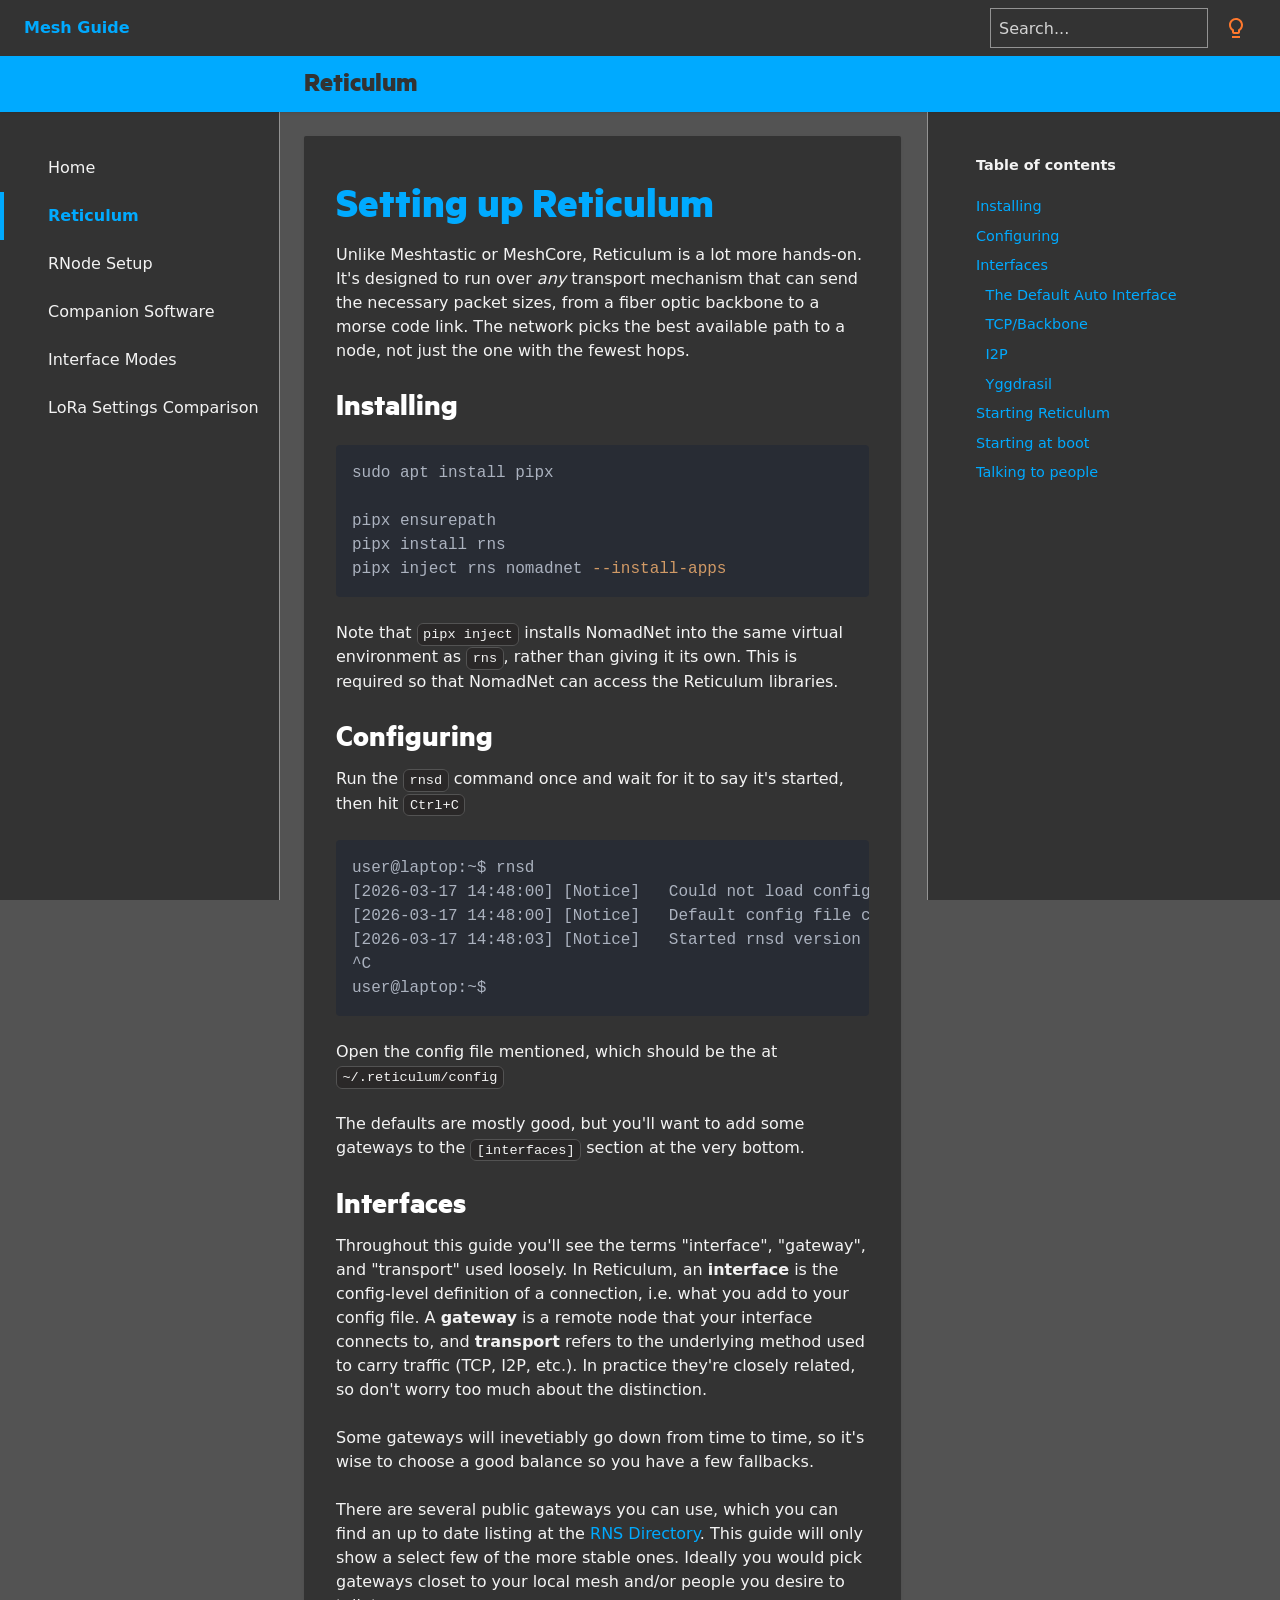
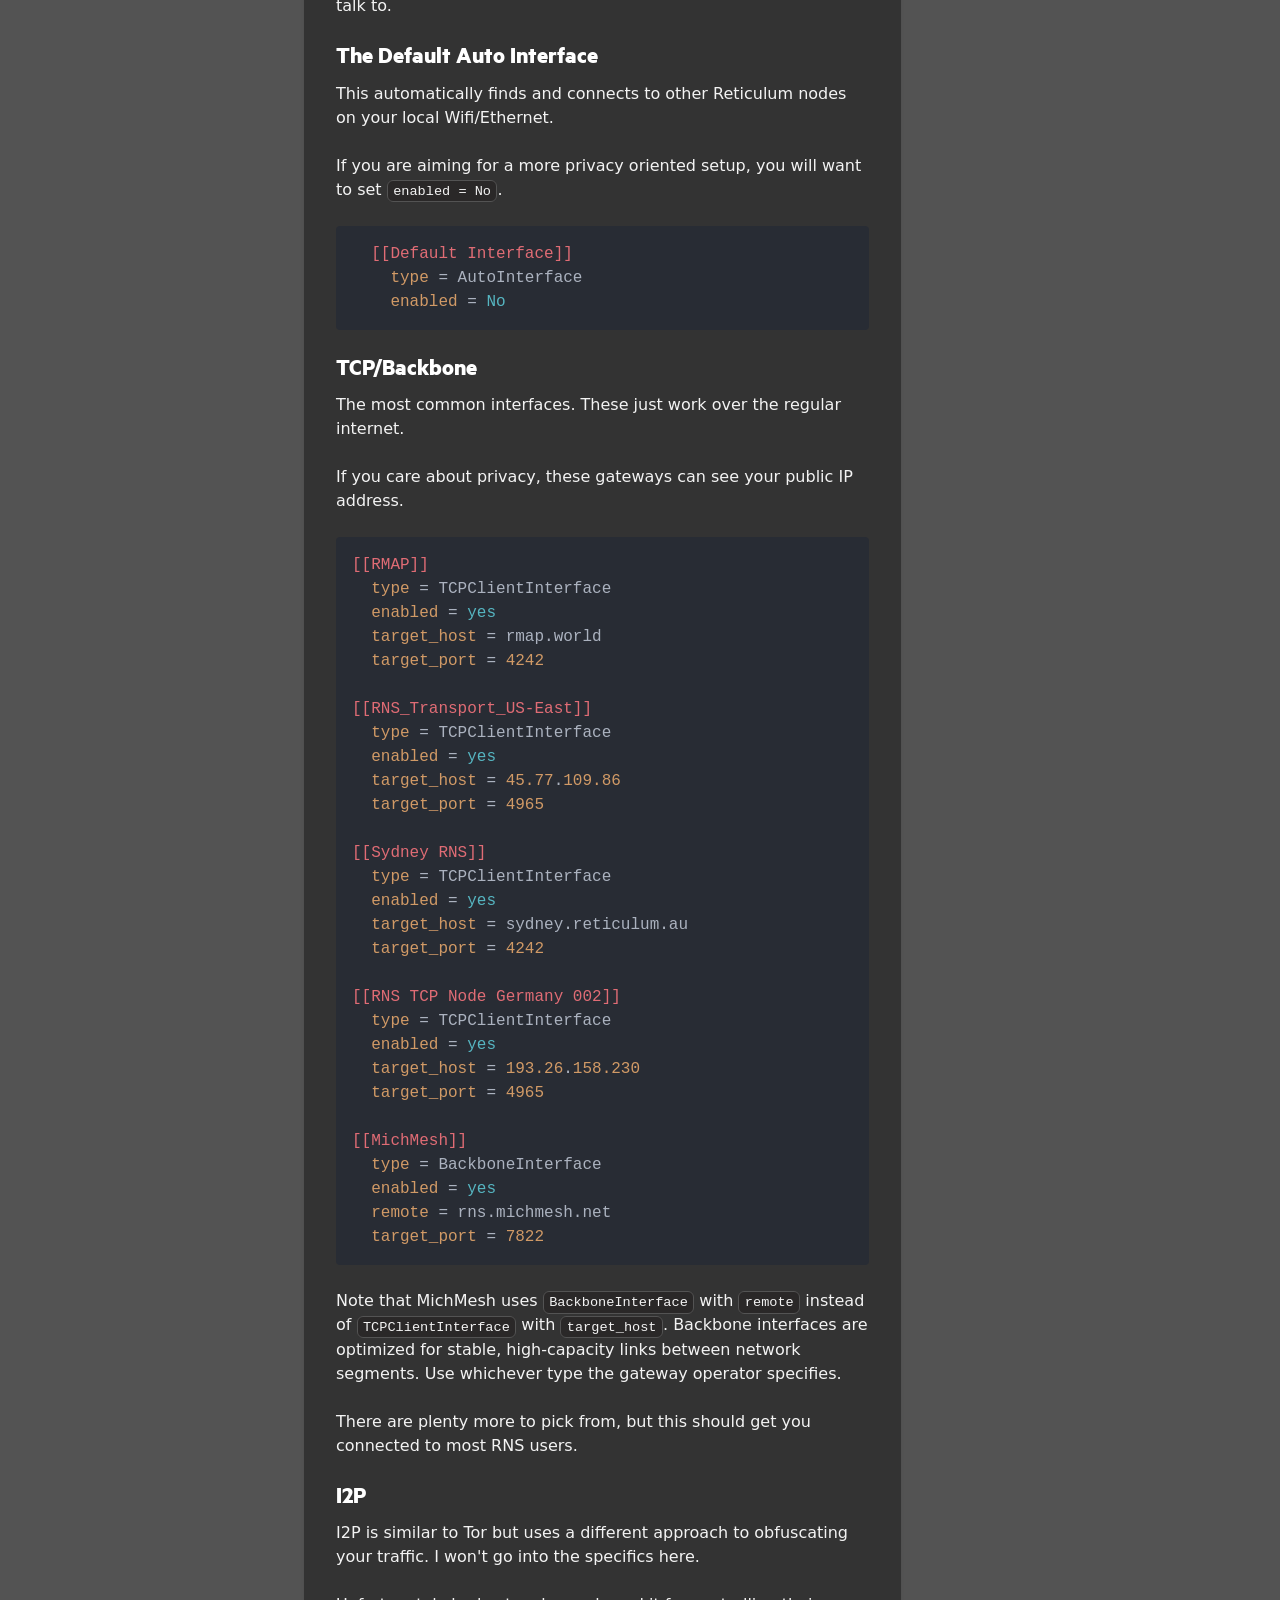
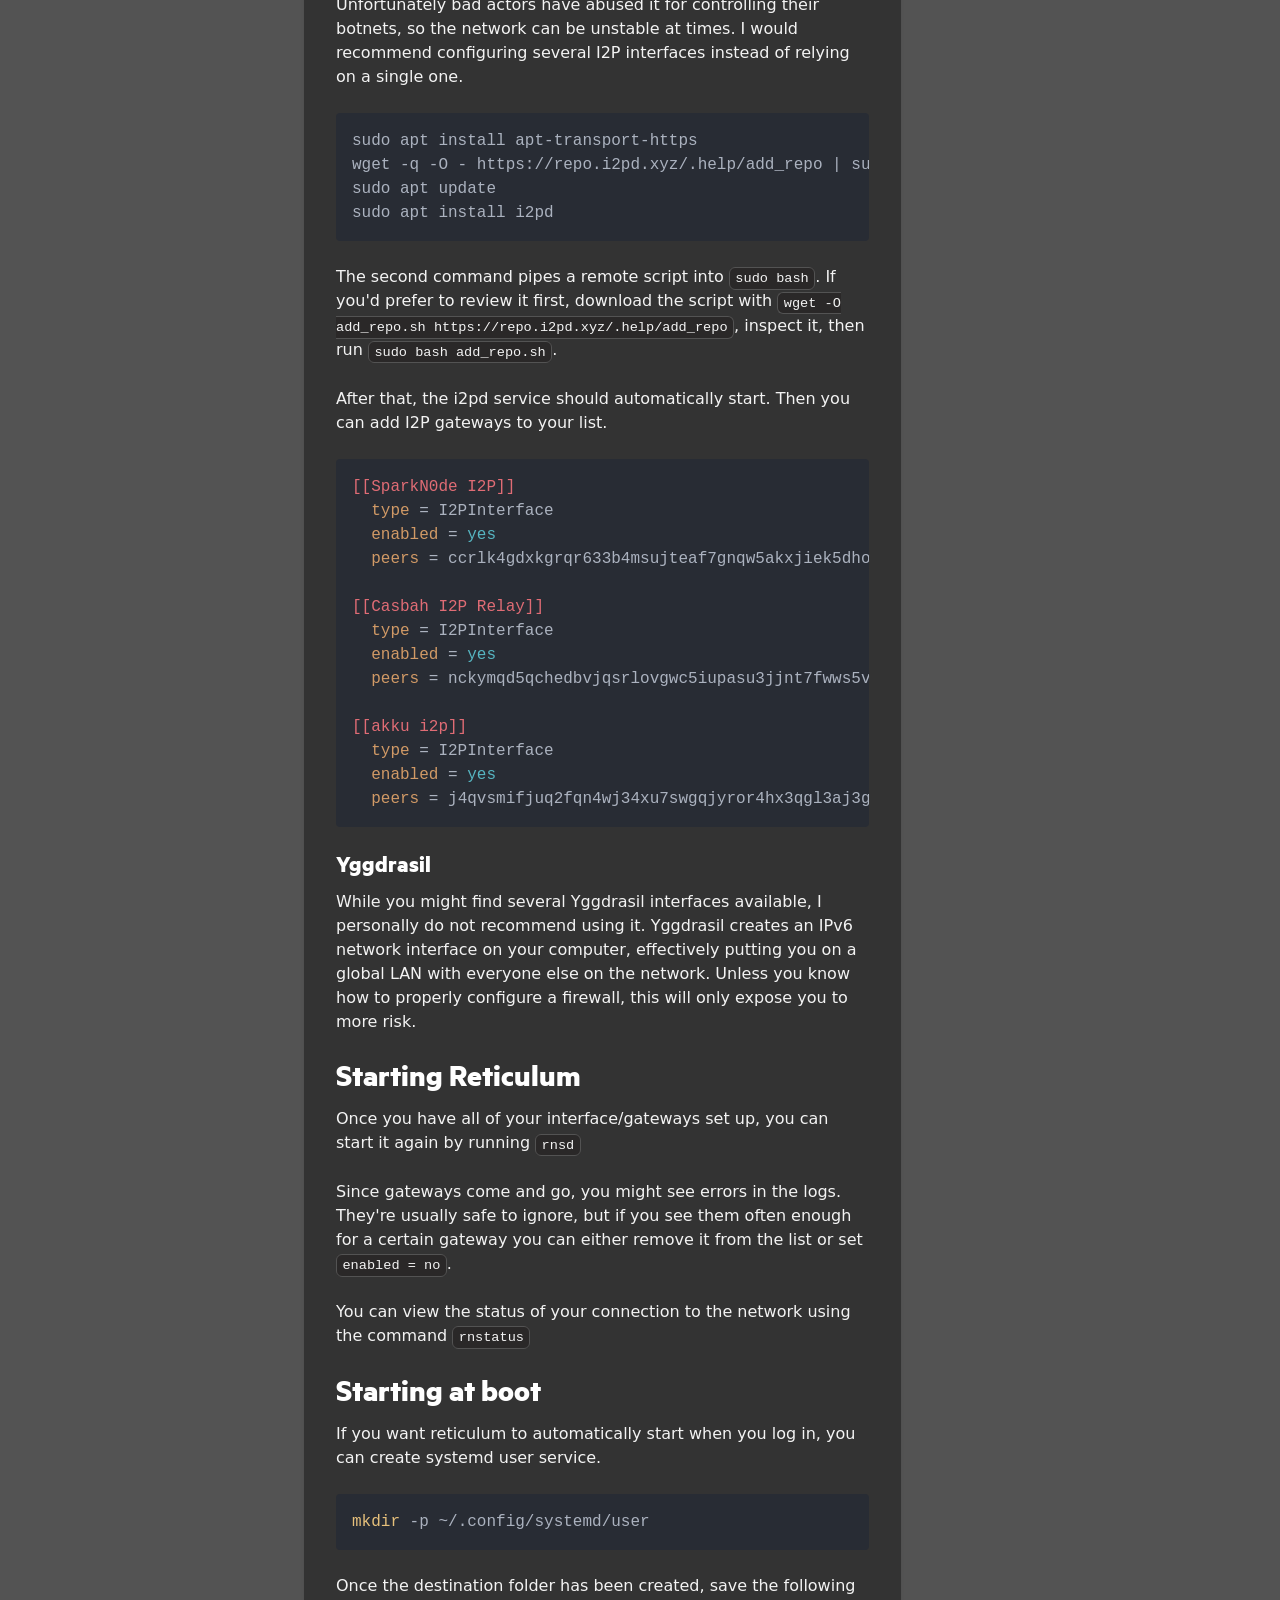
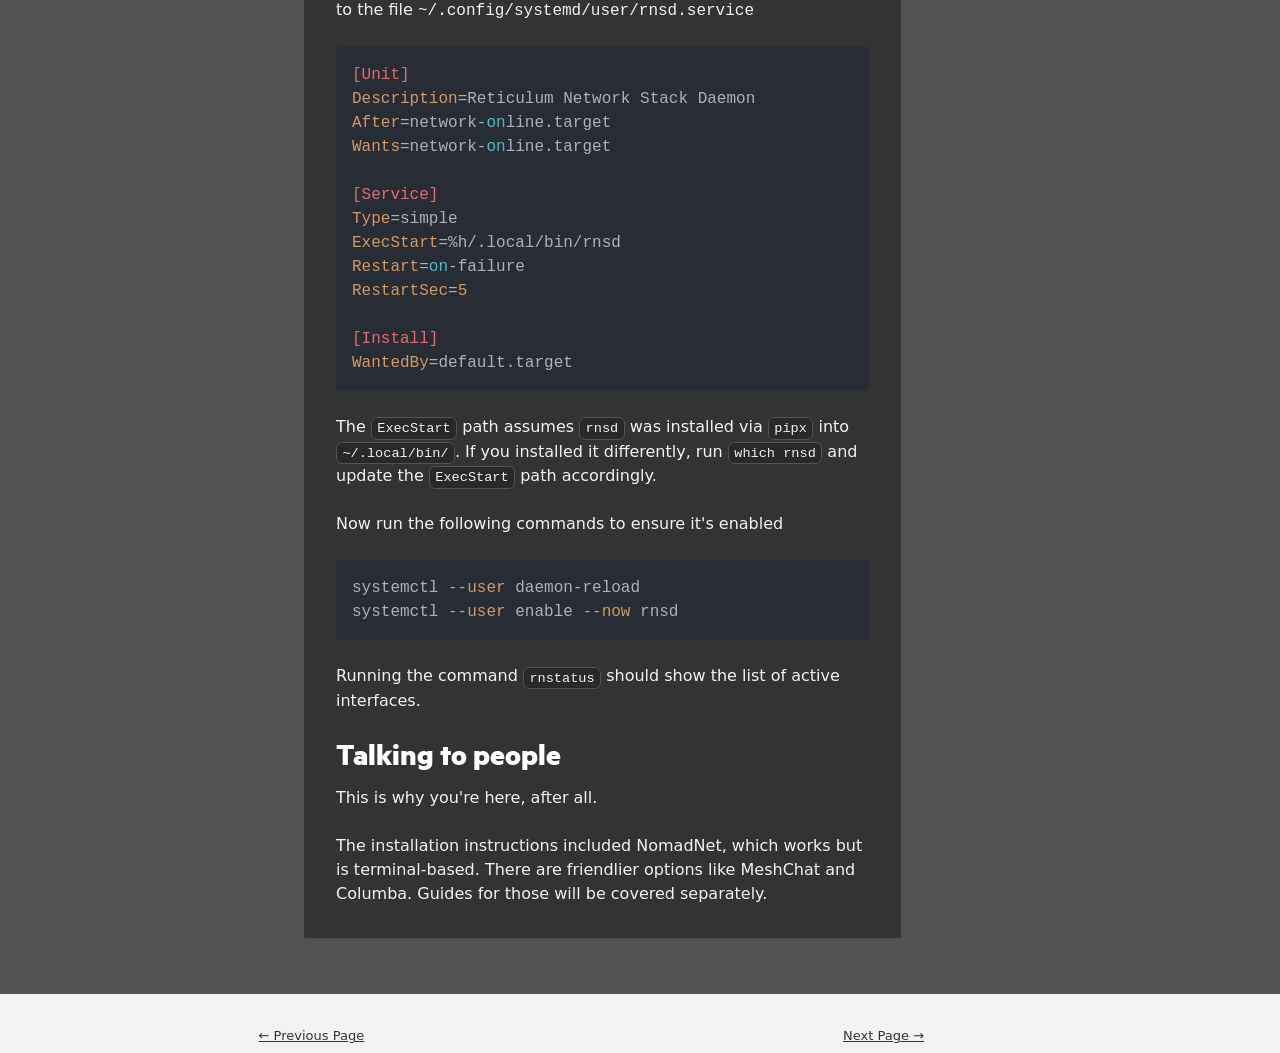
==== commit d4685c89: "Deployed c657ff7 with MkDocs version: 1.6.1" ====
--- a/reticulum/index.html
+++ b/reticulum/index.html
@@ -171,6 +171,28 @@
 -->
 
 <li>
+  <a href="../companion-software/" class="side-bar__link ">
+    Companion Software
+  </a>
+</li>
+
+        
+          <!--
+
+-->
+
+<li>
+  <a href="../interface-modes/" class="side-bar__link ">
+    Interface Modes
+  </a>
+</li>
+
+        
+          <!--
+
+-->
+
+<li>
   <a href="../lora-comparison/" class="side-bar__link ">
     LoRa Settings Comparison
   </a>
@@ -235,7 +257,7 @@
 to a morse code link. The network picks the best available path to a node, not just the one
 with the fewest hops.</p>
 <h2 id="installing">Installing</h2>
-<div class="highlight"><pre><span></span><code>sudo<span class="w"> </span>apt<span class="w"> </span>install<span class="w"> </span>pipx
+<div class="language-sh highlight"><pre><span></span><code>sudo<span class="w"> </span>apt<span class="w"> </span>install<span class="w"> </span>pipx
 
 pipx<span class="w"> </span>ensurepath
 pipx<span class="w"> </span>install<span class="w"> </span>rns
@@ -245,7 +267,7 @@
 than giving it its own. This is required so that NomadNet can access the Reticulum libraries.</p>
 <h2 id="configuring">Configuring</h2>
 <p>Run the <code>rnsd</code> command once and wait for it to say it's started, then hit <code>Ctrl+C</code></p>
-<div class="highlight"><pre><span></span><code>user@laptop:~$ rnsd
+<div class="language-text highlight"><pre><span></span><code>user@laptop:~$ rnsd
 [2026-03-17 14:48:00] [Notice]   Could not load config file, creating default configuration file...
 [2026-03-17 14:48:00] [Notice]   Default config file created. Make any necessary changes in /home/user/.reticulum/config and restart Reticulum if needed.
 [2026-03-17 14:48:03] [Notice]   Started rnsd version 1.1.4
@@ -270,14 +292,14 @@
 <h3 id="the-default-auto-interface">The Default Auto Interface</h3>
 <p>This automatically finds and connects to other Reticulum nodes on your local Wifi/Ethernet.</p>
 <p>If you are aiming for a more privacy oriented setup, you will want to set <code>enabled = No</code>.</p>
-<div class="highlight"><pre><span></span><code><span class="w">  </span><span class="k">[[Default Interface]]</span>
+<div class="language-ini highlight"><pre><span></span><code><span class="w">  </span><span class="k">[[Default Interface]]</span>
 <span class="w">    </span><span class="na">type</span><span class="w"> </span><span class="o">=</span><span class="w"> </span><span class="s">AutoInterface</span>
 <span class="w">    </span><span class="na">enabled</span><span class="w"> </span><span class="o">=</span><span class="w"> </span><span class="s">No</span>
 </code></pre></div>
 <h3 id="tcpbackbone">TCP/Backbone</h3>
 <p>The most common interfaces. These just work over the regular internet.</p>
 <p>If you care about privacy, these gateways can see your public IP address.</p>
-<div class="highlight"><pre><span></span><code><span class="k">[[RMAP]]</span>
+<div class="language-ini highlight"><pre><span></span><code><span class="k">[[RMAP]]</span>
 <span class="w">  </span><span class="na">type</span><span class="w"> </span><span class="o">=</span><span class="w"> </span><span class="s">TCPClientInterface</span>
 <span class="w">  </span><span class="na">enabled</span><span class="w"> </span><span class="o">=</span><span class="w"> </span><span class="s">yes</span>
 <span class="w">  </span><span class="na">target_host</span><span class="w"> </span><span class="o">=</span><span class="w"> </span><span class="s">rmap.world</span>
@@ -316,7 +338,7 @@
 into the specifics here.</p>
 <p>Unfortunately bad actors have abused it for controlling their botnets, so the network can be unstable
 at times. I would recommend configuring several I2P interfaces instead of relying on a single one.</p>
-<div class="highlight"><pre><span></span><code>sudo<span class="w"> </span>apt<span class="w"> </span>install<span class="w"> </span>apt-transport-https
+<div class="language-sh highlight"><pre><span></span><code>sudo<span class="w"> </span>apt<span class="w"> </span>install<span class="w"> </span>apt-transport-https
 wget<span class="w"> </span>-q<span class="w"> </span>-O<span class="w"> </span>-<span class="w"> </span>https://repo.i2pd.xyz/.help/add_repo<span class="w"> </span><span class="p">|</span><span class="w"> </span>sudo<span class="w"> </span>bash<span class="w"> </span>-s<span class="w"> </span>-
 sudo<span class="w"> </span>apt<span class="w"> </span>update
 sudo<span class="w"> </span>apt<span class="w"> </span>install<span class="w"> </span>i2pd
@@ -325,7 +347,7 @@
 download the script with <code>wget -O add_repo.sh https://repo.i2pd.xyz/.help/add_repo</code>, inspect it,
 then run <code>sudo bash add_repo.sh</code>.</p>
 <p>After that, the i2pd service should automatically start. Then you can add I2P gateways to your list.</p>
-<div class="highlight"><pre><span></span><code><span class="k">[[SparkN0de I2P]]</span>
+<div class="language-ini highlight"><pre><span></span><code><span class="k">[[SparkN0de I2P]]</span>
 <span class="w">  </span><span class="na">type</span><span class="w"> </span><span class="o">=</span><span class="w"> </span><span class="s">I2PInterface</span>
 <span class="w">  </span><span class="na">enabled</span><span class="w"> </span><span class="o">=</span><span class="w"> </span><span class="s">yes</span>
 <span class="w">  </span><span class="na">peers</span><span class="w"> </span><span class="o">=</span><span class="w"> </span><span class="s">ccrlk4gdxkgrqr633b4msujteaf7gnqw5akxjiek5dhoosfmrdka.b32.i2p</span>
@@ -353,11 +375,11 @@
 <p>You can view the status of your connection to the network using the command <code>rnstatus</code></p>
 <h2 id="starting-at-boot">Starting at boot</h2>
 <p>If you want reticulum to automatically start when you log in, you can create systemd user service.</p>
-<p><div class="highlight"><pre><span></span><code>mkdir<span class="w"> </span>-p<span class="w"> </span>~/.config/systemd/user
+<p><div class="language-sh highlight"><pre><span></span><code>mkdir<span class="w"> </span>-p<span class="w"> </span>~/.config/systemd/user
 </code></pre></div>
 Once the destination folder has been created, save the following to the file
 <code>~/.config/systemd/user/rnsd.service</code></p>
-<div class="highlight"><pre><span></span><code><span class="k">[Unit]</span>
+<div class="language-ini highlight"><pre><span></span><code><span class="k">[Unit]</span>
 <span class="na">Description</span><span class="o">=</span><span class="s">Reticulum Network Stack Daemon</span>
 <span class="na">After</span><span class="o">=</span><span class="s">network-online.target</span>
 <span class="na">Wants</span><span class="o">=</span><span class="s">network-online.target</span>
@@ -374,7 +396,7 @@
 <p>The <code>ExecStart</code> path assumes <code>rnsd</code> was installed via <code>pipx</code> into <code>~/.local/bin/</code>. If you
 installed it differently, run <code>which rnsd</code> and update the <code>ExecStart</code> path accordingly.</p>
 <p>Now run the following commands to ensure it's enabled</p>
-<div class="highlight"><pre><span></span><code>systemctl<span class="w"> </span>--user<span class="w"> </span>daemon-reload
+<div class="language-sh highlight"><pre><span></span><code>systemctl<span class="w"> </span>--user<span class="w"> </span>daemon-reload
 systemctl<span class="w"> </span>--user<span class="w"> </span><span class="nb">enable</span><span class="w"> </span>--now<span class="w"> </span>rnsd
 </code></pre></div>
 <p>Running the command <code>rnstatus</code> should show the list of active interfaces.</p>
@@ -424,7 +446,7 @@
 
   <!--
   MkDocs version      : 1.6.1
-  Docs Build Date UTC : 2026-03-30 06:11:58.396307+00:00
+  Docs Build Date UTC : 2026-03-30 17:35:39.696880+00:00
   -->
 
   <!--
@@ -448,6 +470,8 @@
 
     http://www.mkdocs.org/user-guide/configuration/#extra_javascript
   -->
+  
+    <script src="../js/hljs-no-guess.js"></script>
   
     <script src="../search/main.js"></script>
   
